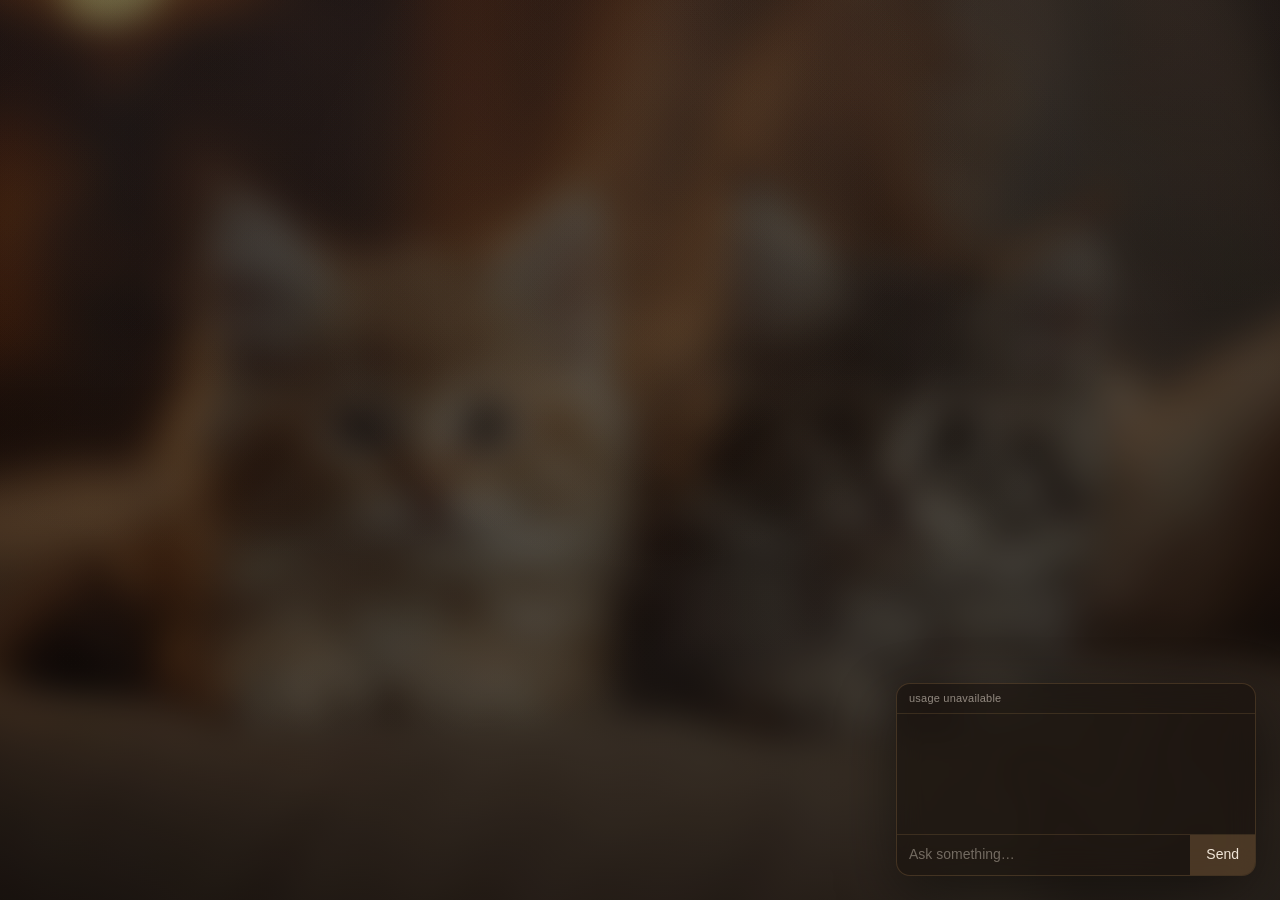
==== public/index.html @ 2e61d85d "Add self-tracked daily usage counter for the chat Co-Authored-By: Claude Sonnet 5 <noreply@anthropic" ====
<!DOCTYPE html>
<html lang="en">
<head>
<meta charset="UTF-8" />
<meta name="viewport" content="width=device-width, initial-scale=1.0" />
<title>Gosolku</title>
<style>
  *{ box-sizing:border-box; }
  html{ background:#0e0b08; }
  html,body{ margin:0; padding:0; height:100%; overflow:hidden; }
  body{ background:transparent; }

  /* wallpaper + veils */
  .bg-blur{ position:fixed; inset:-30px; z-index:-3; background:url("[data-uri]") center/cover no-repeat; filter:blur(16px) brightness(.9); transform:scale(1.06); }
  #veil{ position:fixed; inset:0; z-index:-2; pointer-events:none;
    background:
      radial-gradient(1100px 700px at 30% 30%, rgba(20,15,11,.20), transparent 70%),
      radial-gradient(1000px 620px at 85% -6%, rgba(230,173,107,.06), transparent 62%),
      linear-gradient(180deg, rgba(14,11,8,.52), rgba(10,8,6,.58)); }
  #spotlight{ position:fixed; inset:0; z-index:-1; pointer-events:none;
    background:radial-gradient(560px 560px at var(--mx,50%) var(--my,26%), rgba(230,173,107,.06), transparent 62%);
    transition:background .25s linear; }
  #tod{ position:fixed; inset:0; z-index:-2; pointer-events:none; transition:background 1.2s cubic-bezier(.22,.61,.36,1); }

  @keyframes lampBreathe{ 0%,100%{ opacity:.82; } 50%{ opacity:1; } }
  #spotlight{ animation:lampBreathe 9s ease-in-out infinite; }
  @media (prefers-reduced-motion: reduce){ #spotlight{ animation:none !important; } }

  /* chat */
  #chat{
    position:fixed; right:24px; bottom:24px; width:min(360px, calc(100vw - 48px));
    max-height:60vh; display:flex; flex-direction:column;
    background:rgba(20,15,11,.55); backdrop-filter:blur(14px) saturate(120%);
    -webkit-backdrop-filter:blur(14px) saturate(120%);
    border:1px solid rgba(230,173,107,.18); border-radius:14px;
    box-shadow:0 20px 60px rgba(0,0,0,.45); overflow:hidden;
    font:14px/1.4 -apple-system, BlinkMacSystemFont, "Segoe UI", sans-serif;
    color:#f1e6d8; z-index:10;
  }
  #chat-log{ flex:1 1 auto; overflow-y:auto; padding:14px; display:flex; flex-direction:column; gap:10px; min-height:120px; }
  .msg{ padding:8px 12px; border-radius:10px; max-width:85%; white-space:pre-wrap; word-break:break-word; }
  .msg.user{ align-self:flex-end; background:rgba(230,173,107,.16); }
  .msg.bot{ align-self:flex-start; background:rgba(255,255,255,.06); }
  #chat-usage{ padding:7px 12px; font-size:11px; letter-spacing:.02em; color:rgba(241,230,216,.55); border-bottom:1px solid rgba(230,173,107,.14); }
  #chat-form{ display:flex; border-top:1px solid rgba(230,173,107,.14); }
  #chat-input{ flex:1; background:transparent; border:0; padding:10px 12px; color:#f1e6d8; font:inherit; outline:none; }
  #chat-input::placeholder{ color:rgba(241,230,216,.4); }
  #chat-form button{ border:0; background:rgba(230,173,107,.22); color:#f1e6d8; padding:0 16px; cursor:pointer; font:inherit; }
  #chat-form button:hover{ background:rgba(230,173,107,.32); }
</style>
</head>
<body>

<div class="bg-blur"></div>
<div id="veil"></div>
<div id="spotlight"></div>
<div id="tod"></div>

<div id="chat">
  <div id="chat-usage">loading usage…</div>
  <div id="chat-log"></div>
  <form id="chat-form">
    <input id="chat-input" type="text" placeholder="Ask something…" autocomplete="off" />
    <button type="submit">Send</button>
  </form>
</div>

<script>
  /* ambient: mouse-tracked spotlight */
  window.addEventListener("mousemove", e=>{
    document.documentElement.style.setProperty("--mx",(e.clientX/window.innerWidth*100)+"%");
    document.documentElement.style.setProperty("--my",(e.clientY/window.innerHeight*100)+"%");
  }, {passive:true});

  /* ambient: time-of-day tint */
  function tint(h){
    if(h>=21||h<5) return "radial-gradient(1200px 820px at 78% 6%, rgba(230,173,107,.05), transparent 62%), linear-gradient(180deg, rgba(24,14,6,.10), transparent 42%)";
    if(h<8)  return "radial-gradient(1200px 820px at 22% 8%, rgba(150,180,225,.045), transparent 62%), linear-gradient(180deg, rgba(120,150,205,.03), transparent 46%)";
    if(h<17) return "linear-gradient(180deg, rgba(255,255,255,.006), transparent 40%)";
    return "radial-gradient(1200px 840px at 80% 5%, rgba(232,150,80,.055), transparent 62%), linear-gradient(180deg, rgba(42,18,6,.10), transparent 46%)";
  }
  function paintTint(){ document.getElementById("tod").style.background = tint(new Date().getHours()); }
  paintTint();
  setInterval(paintTint, 5*60*1000);
</script>

<script>
  /* chat: talks to /api/chat, which is proxied to Gemini by worker.js */
  (function(){
    const log = document.getElementById("chat-log");
    const form = document.getElementById("chat-form");
    const input = document.getElementById("chat-input");
    const usageEl = document.getElementById("chat-usage");
    const history = [];

    function addMsg(role, text){
      const el = document.createElement("div");
      el.className = "msg " + (role === "user" ? "user" : "bot");
      el.textContent = text;
      log.appendChild(el);
      log.scrollTop = log.scrollHeight;
      return el;
    }

    function showUsage(usage){
      if (!usage) return;
      usageEl.textContent = `${usage.used} / ${usage.limit} today`;
      if (usage.used >= usage.limit) usageEl.textContent += " — out for today";
    }

    fetch("/api/usage")
      .then(r => r.json())
      .then(showUsage)
      .catch(() => { usageEl.textContent = "usage unavailable"; });

    form.addEventListener("submit", async (e) => {
      e.preventDefault();
      const text = input.value.trim();
      if (!text) return;
      input.value = "";
      addMsg("user", text);
      const turnHistory = history.slice();
      history.push({ role: "user", text });
      const pending = addMsg("bot", "…");

      try {
        const res = await fetch("/api/chat", {
          method: "POST",
          headers: { "content-type": "application/json" },
          body: JSON.stringify({ message: text, history: turnHistory }),
        });
        const data = await res.json();
        pending.textContent = data.reply || data.error || "Something went wrong.";
        history.push({ role: "assistant", text: pending.textContent });
        showUsage(data.usage);
      } catch (err) {
        pending.textContent = "Network error.";
      }
    });
  })();
</script>

</body>
</html>
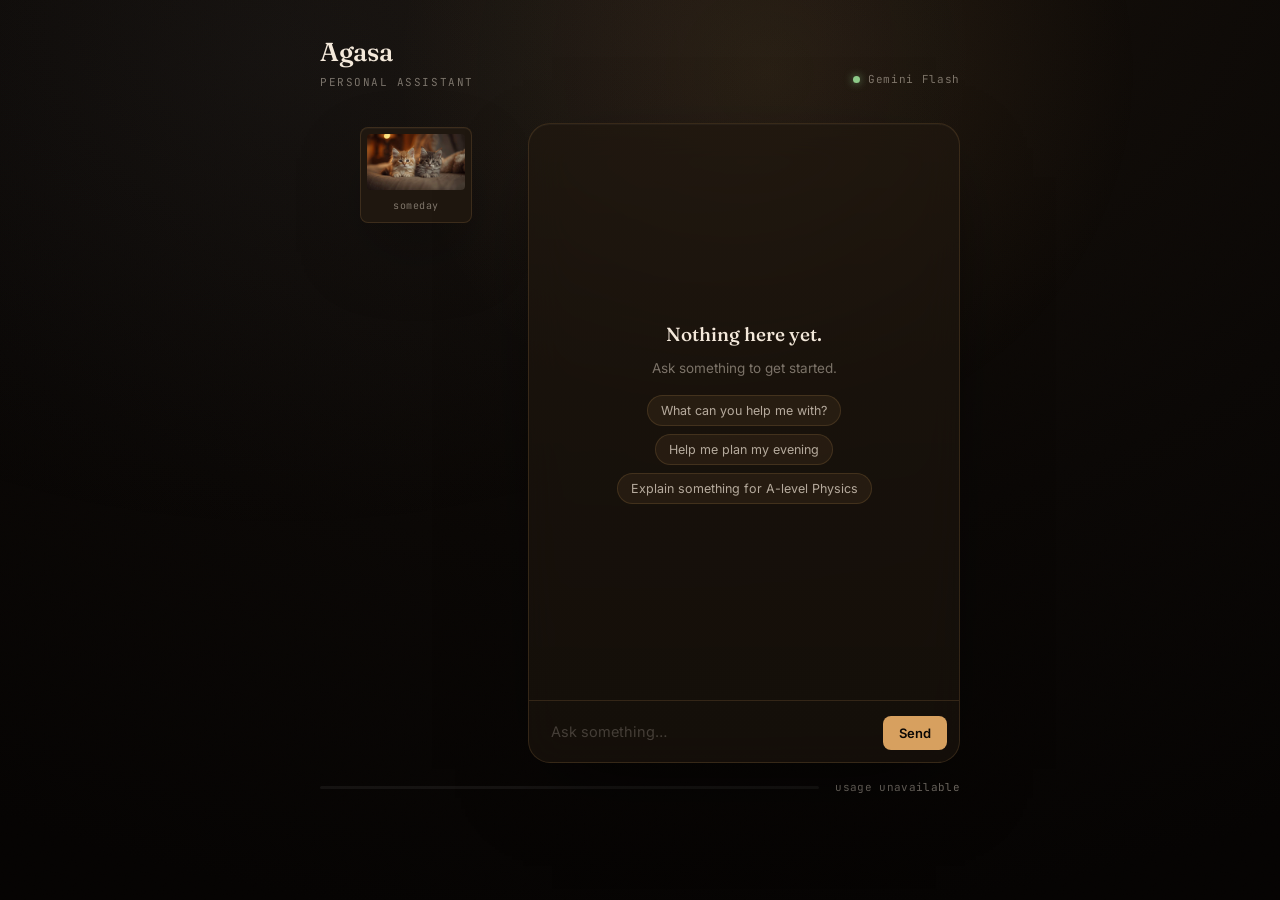
==== commit fb12cd90: "Redesign front end: desk-at-night visual language, real chat UX - Split the monolithic index.html in" ====
--- a/public/index.html
+++ b/public/index.html
@@ -3,142 +3,73 @@
 <head>
 <meta charset="UTF-8" />
 <meta name="viewport" content="width=device-width, initial-scale=1.0" />
-<title>Gosolku</title>
-<style>
-  *{ box-sizing:border-box; }
-  html{ background:#0e0b08; }
-  html,body{ margin:0; padding:0; height:100%; overflow:hidden; }
-  body{ background:transparent; }
-
-  /* wallpaper + veils */
-  .bg-blur{ position:fixed; inset:-30px; z-index:-3; background:url("[data-uri]") center/cover no-repeat; filter:blur(16px) brightness(.9); transform:scale(1.06); }
-  #veil{ position:fixed; inset:0; z-index:-2; pointer-events:none;
-    background:
-      radial-gradient(1100px 700px at 30% 30%, rgba(20,15,11,.20), transparent 70%),
-      radial-gradient(1000px 620px at 85% -6%, rgba(230,173,107,.06), transparent 62%),
-      linear-gradient(180deg, rgba(14,11,8,.52), rgba(10,8,6,.58)); }
-  #spotlight{ position:fixed; inset:0; z-index:-1; pointer-events:none;
-    background:radial-gradient(560px 560px at var(--mx,50%) var(--my,26%), rgba(230,173,107,.06), transparent 62%);
-    transition:background .25s linear; }
-  #tod{ position:fixed; inset:0; z-index:-2; pointer-events:none; transition:background 1.2s cubic-bezier(.22,.61,.36,1); }
-
-  @keyframes lampBreathe{ 0%,100%{ opacity:.82; } 50%{ opacity:1; } }
-  #spotlight{ animation:lampBreathe 9s ease-in-out infinite; }
-  @media (prefers-reduced-motion: reduce){ #spotlight{ animation:none !important; } }
-
-  /* chat */
-  #chat{
-    position:fixed; right:24px; bottom:24px; width:min(360px, calc(100vw - 48px));
-    max-height:60vh; display:flex; flex-direction:column;
-    background:rgba(20,15,11,.55); backdrop-filter:blur(14px) saturate(120%);
-    -webkit-backdrop-filter:blur(14px) saturate(120%);
-    border:1px solid rgba(230,173,107,.18); border-radius:14px;
-    box-shadow:0 20px 60px rgba(0,0,0,.45); overflow:hidden;
-    font:14px/1.4 -apple-system, BlinkMacSystemFont, "Segoe UI", sans-serif;
-    color:#f1e6d8; z-index:10;
-  }
-  #chat-log{ flex:1 1 auto; overflow-y:auto; padding:14px; display:flex; flex-direction:column; gap:10px; min-height:120px; }
-  .msg{ padding:8px 12px; border-radius:10px; max-width:85%; white-space:pre-wrap; word-break:break-word; }
-  .msg.user{ align-self:flex-end; background:rgba(230,173,107,.16); }
-  .msg.bot{ align-self:flex-start; background:rgba(255,255,255,.06); }
-  #chat-usage{ padding:7px 12px; font-size:11px; letter-spacing:.02em; color:rgba(241,230,216,.55); border-bottom:1px solid rgba(230,173,107,.14); }
-  #chat-form{ display:flex; border-top:1px solid rgba(230,173,107,.14); }
-  #chat-input{ flex:1; background:transparent; border:0; padding:10px 12px; color:#f1e6d8; font:inherit; outline:none; }
-  #chat-input::placeholder{ color:rgba(241,230,216,.4); }
-  #chat-form button{ border:0; background:rgba(230,173,107,.22); color:#f1e6d8; padding:0 16px; cursor:pointer; font:inherit; }
-  #chat-form button:hover{ background:rgba(230,173,107,.32); }
-</style>
+<meta name="color-scheme" content="dark" />
+<meta name="theme-color" content="#0a0705" />
+<meta name="robots" content="noindex, nofollow" />
+<meta name="description" content="Agasa — a personal assistant." />
+<title>Agasa</title>
+<link rel="icon" href="data:image/svg+xml,%3Csvg xmlns='http://www.w3.org/2000/svg' viewBox='0 0 32 32'%3E%3Ccircle cx='16' cy='16' r='15' fill='%2317110b'/%3E%3Ccircle cx='16' cy='16' r='7' fill='%23d7a05f'/%3E%3C/svg%3E" />
+<link rel="preconnect" href="https://fonts.googleapis.com" />
+<link rel="preconnect" href="https://fonts.gstatic.com" crossorigin />
+<link href="https://fonts.googleapis.com/css2?family=Fraunces:opsz,wght@9..144,480;9..144,560&family=Inter:wght@400;500;600&family=JetBrains+Mono:wght@400;500&display=swap" rel="stylesheet" />
+<link rel="stylesheet" href="./styles.css" />
 </head>
 <body>
 
-<div class="bg-blur"></div>
-<div id="veil"></div>
-<div id="spotlight"></div>
+<div id="scene"></div>
+<div id="grain"></div>
 <div id="tod"></div>
+<div id="lamp"></div>
 
-<div id="chat">
-  <div id="chat-usage">loading usage…</div>
-  <div id="chat-log"></div>
-  <form id="chat-form">
-    <input id="chat-input" type="text" placeholder="Ask something…" autocomplete="off" />
-    <button type="submit">Send</button>
-  </form>
+<div id="app">
+
+  <header>
+    <div class="wordmark">
+      <h1>Agasa</h1>
+      <p>Personal assistant</p>
+    </div>
+    <div id="status">
+      <span class="dot"></span>
+      <span id="status-label">Gemini Flash</span>
+    </div>
+  </header>
+
+  <main>
+    <figure class="frame">
+      <img src="./assets/kittens.jpg" alt="Two kittens — the ones this is all eventually for." />
+      <figcaption>someday</figcaption>
+    </figure>
+
+    <div id="panel">
+      <div id="log" role="log" aria-live="polite" aria-label="Conversation">
+        <div id="empty">
+          <h2>Nothing here yet.</h2>
+          <p>Ask something to get started.</p>
+          <div class="chips">
+            <button type="button" class="chip" data-prompt="What can you help me with?">What can you help me with?</button>
+            <button type="button" class="chip" data-prompt="Help me plan my evening.">Help me plan my evening</button>
+            <button type="button" class="chip" data-prompt="Explain something for A-level Physics.">Explain something for A-level Physics</button>
+          </div>
+        </div>
+      </div>
+
+      <button type="button" id="jump">↓ new messages</button>
+
+      <form id="composer">
+        <label for="input" class="sr-only">Message</label>
+        <textarea id="input" rows="1" placeholder="Ask something…" autocomplete="off"></textarea>
+        <button type="submit" id="send">Send</button>
+      </form>
+    </div>
+  </main>
+
+  <footer>
+    <div id="usage-bar"><div id="usage-fill"></div></div>
+    <span id="usage-text">loading usage…</span>
+  </footer>
+
 </div>
 
-<script>
-  /* ambient: mouse-tracked spotlight */
-  window.addEventListener("mousemove", e=>{
-    document.documentElement.style.setProperty("--mx",(e.clientX/window.innerWidth*100)+"%");
-    document.documentElement.style.setProperty("--my",(e.clientY/window.innerHeight*100)+"%");
-  }, {passive:true});
-
-  /* ambient: time-of-day tint */
-  function tint(h){
-    if(h>=21||h<5) return "radial-gradient(1200px 820px at 78% 6%, rgba(230,173,107,.05), transparent 62%), linear-gradient(180deg, rgba(24,14,6,.10), transparent 42%)";
-    if(h<8)  return "radial-gradient(1200px 820px at 22% 8%, rgba(150,180,225,.045), transparent 62%), linear-gradient(180deg, rgba(120,150,205,.03), transparent 46%)";
-    if(h<17) return "linear-gradient(180deg, rgba(255,255,255,.006), transparent 40%)";
-    return "radial-gradient(1200px 840px at 80% 5%, rgba(232,150,80,.055), transparent 62%), linear-gradient(180deg, rgba(42,18,6,.10), transparent 46%)";
-  }
-  function paintTint(){ document.getElementById("tod").style.background = tint(new Date().getHours()); }
-  paintTint();
-  setInterval(paintTint, 5*60*1000);
-</script>
-
-<script>
-  /* chat: talks to /api/chat, which is proxied to Gemini by worker.js */
-  (function(){
-    const log = document.getElementById("chat-log");
-    const form = document.getElementById("chat-form");
-    const input = document.getElementById("chat-input");
-    const usageEl = document.getElementById("chat-usage");
-    const history = [];
-
-    function addMsg(role, text){
-      const el = document.createElement("div");
-      el.className = "msg " + (role === "user" ? "user" : "bot");
-      el.textContent = text;
-      log.appendChild(el);
-      log.scrollTop = log.scrollHeight;
-      return el;
-    }
-
-    function showUsage(usage){
-      if (!usage) return;
-      usageEl.textContent = `${usage.used} / ${usage.limit} today`;
-      if (usage.used >= usage.limit) usageEl.textContent += " — out for today";
-    }
-
-    fetch("/api/usage")
-      .then(r => r.json())
-      .then(showUsage)
-      .catch(() => { usageEl.textContent = "usage unavailable"; });
-
-    form.addEventListener("submit", async (e) => {
-      e.preventDefault();
-      const text = input.value.trim();
-      if (!text) return;
-      input.value = "";
-      addMsg("user", text);
-      const turnHistory = history.slice();
-      history.push({ role: "user", text });
-      const pending = addMsg("bot", "…");
-
-      try {
-        const res = await fetch("/api/chat", {
-          method: "POST",
-          headers: { "content-type": "application/json" },
-          body: JSON.stringify({ message: text, history: turnHistory }),
-        });
-        const data = await res.json();
-        pending.textContent = data.reply || data.error || "Something went wrong.";
-        history.push({ role: "assistant", text: pending.textContent });
-        showUsage(data.usage);
-      } catch (err) {
-        pending.textContent = "Network error.";
-      }
-    });
-  })();
-</script>
-
+<script src="./app.js"></script>
 </body>
 </html>
--- a/public/styles.css
+++ b/public/styles.css
@@ -0,0 +1,291 @@
+/* ============================================================
+   Agasa — design tokens
+   Warm, low-lit "desk at night" register: a brass lamp, a
+   walnut work surface, one framed photo. Nothing borrowed from
+   the generic SaaS palette.
+   ============================================================ */
+:root{
+  --bg-void:      #0a0705;
+  --bg-walnut:    #17110b;
+  --bg-walnut-2:  #1f170f;
+  --brass:        #d7a05f;
+  --brass-bright: #f0c184;
+  --parchment:    #f3e8da;
+  --parchment-70: rgba(243,232,218,.70);
+  --parchment-45: rgba(243,232,218,.45);
+  --parchment-25: rgba(243,232,218,.22);
+  --rust:         #c1694a;   /* error tone — stays in the warm family */
+  --line:         rgba(215,160,95,.16);
+  --line-bright:  rgba(215,160,95,.30);
+
+  --font-display: "Fraunces", "Iowan Old Style", "Georgia", serif;
+  --font-body:    "Inter", -apple-system, "Segoe UI", sans-serif;
+  --font-mono:    "JetBrains Mono", ui-monospace, "SFMono-Regular", Consolas, monospace;
+
+  --s-1: 4px;  --s-2: 8px;  --s-3: 12px; --s-4: 16px;
+  --s-5: 24px; --s-6: 32px; --s-7: 48px; --s-8: 64px;
+
+  --r-sm: 8px; --r-md: 14px; --r-lg: 22px; --r-full: 999px;
+
+  --shadow-panel: 0 30px 80px -24px rgba(0,0,0,.6), 0 1px 0 rgba(255,255,255,.03) inset;
+  --ease: cubic-bezier(.22,.61,.36,1);
+}
+
+*{ box-sizing:border-box; }
+html{ background:var(--bg-void); color-scheme:dark; }
+html,body{ margin:0; padding:0; min-height:100%; }
+body{
+  background:transparent;
+  color:var(--parchment);
+  font:15px/1.55 var(--font-body);
+  -webkit-font-smoothing:antialiased;
+  min-height:100dvh;
+  overflow-x:hidden;
+}
+::selection{ background:rgba(215,160,95,.32); color:var(--parchment); }
+
+.sr-only{
+  position:absolute; width:1px; height:1px; padding:0; margin:-1px;
+  overflow:hidden; clip:rect(0,0,0,0); white-space:nowrap; border:0;
+}
+
+a{ color:var(--brass-bright); }
+
+/* focus ring — always visible, never suppressed */
+:focus-visible{
+  outline:2px solid var(--brass-bright);
+  outline-offset:2px;
+  border-radius:4px;
+}
+
+/* ---------------------------------------------------------
+   Ambient scene: void → walnut vignette, a lamp that follows
+   the cursor, and a slow seasonal tint by time of day.
+   --------------------------------------------------------- */
+#scene{ position:fixed; inset:0; z-index:-3; pointer-events:none;
+  background:radial-gradient(1400px 1000px at 50% -8%, var(--bg-walnut) 0%, var(--bg-void) 62%, #050302 100%);
+}
+#grain{ position:fixed; inset:0; z-index:-2; pointer-events:none; opacity:.05; mix-blend-mode:overlay;
+  background-image:url("data:image/svg+xml,%3Csvg xmlns='http://www.w3.org/2000/svg' width='90' height='90'%3E%3Cfilter id='n'%3E%3CfeTurbulence type='fractalNoise' baseFrequency='0.9' numOctaves='2' stitchTiles='stitch'/%3E%3C/filter%3E%3Crect width='100%25' height='100%25' filter='url(%23n)'/%3E%3C/svg%3E");
+}
+#lamp{ position:fixed; inset:0; z-index:-1; pointer-events:none;
+  background:radial-gradient(620px 620px at var(--mx,60%) var(--my,8%), rgba(215,160,95,.10), transparent 60%);
+  transition:background .3s linear;
+  animation:lampBreathe 9s ease-in-out infinite;
+}
+@keyframes lampBreathe{ 0%,100%{ opacity:.85; } 50%{ opacity:1; } }
+#tod{ position:fixed; inset:0; z-index:-2; pointer-events:none; transition:background 2s var(--ease); }
+
+@media (prefers-reduced-motion: reduce){
+  #lamp{ animation:none !important; }
+  #tod{ transition:none !important; }
+}
+
+/* ---------------------------------------------------------
+   Layout shell
+   --------------------------------------------------------- */
+#app{
+  min-height:100dvh;
+  display:flex; flex-direction:column; align-items:center;
+  padding:var(--s-6) var(--s-4) var(--s-5);
+}
+
+header{
+  width:100%; max-width:640px;
+  display:flex; flex-wrap:wrap; align-items:flex-end; justify-content:space-between;
+  gap:var(--s-2) var(--s-4);
+  margin-bottom:var(--s-6);
+}
+.wordmark h1{
+  margin:0; font-family:var(--font-display); font-weight:560; font-size:26px;
+  letter-spacing:-.01em; color:var(--parchment);
+}
+.wordmark p{
+  margin:2px 0 0; font-family:var(--font-mono); font-size:11px; letter-spacing:.14em;
+  text-transform:uppercase; color:var(--parchment-45);
+}
+
+#status{
+  display:flex; align-items:center; gap:var(--s-2);
+  font-family:var(--font-mono); font-size:11px; letter-spacing:.06em; color:var(--parchment-45);
+  padding-bottom:3px;
+}
+#status .dot{
+  width:7px; height:7px; border-radius:50%; background:#8ecb8a;
+  box-shadow:0 0 8px rgba(142,203,138,.7);
+}
+#status .dot.off{ background:var(--rust); box-shadow:0 0 8px rgba(193,105,74,.6); }
+
+main{
+  width:100%; max-width:640px;
+  display:flex; align-items:flex-start; gap:var(--s-4);
+}
+
+/* ---------------------------------------------------------
+   The desk photo — a small framed print, not a wallpaper.
+   --------------------------------------------------------- */
+.frame{
+  flex:none; display:none;
+  width:112px; padding:6px; margin-top:var(--s-1);
+  background:var(--bg-walnut-2); border:1px solid var(--line);
+  border-radius:var(--r-sm); box-shadow:var(--shadow-panel);
+}
+.frame img{ width:100%; border-radius:4px; display:block; }
+.frame figcaption{
+  margin:8px 2px 2px; font-family:var(--font-mono); font-size:10px; letter-spacing:.05em;
+  color:var(--parchment-45); text-align:center;
+}
+@media (min-width:760px){ .frame{ display:block; } }
+
+/* ---------------------------------------------------------
+   Chat panel
+   --------------------------------------------------------- */
+#panel{
+  flex:1 1 auto; min-width:0;
+  display:flex; flex-direction:column;
+  height:min(640px, 72dvh);
+  background:linear-gradient(180deg, rgba(31,23,15,.72), rgba(23,17,11,.82));
+  backdrop-filter:blur(18px) saturate(130%);
+  -webkit-backdrop-filter:blur(18px) saturate(130%);
+  border:1px solid var(--line);
+  border-radius:var(--r-lg);
+  box-shadow:var(--shadow-panel);
+  overflow:hidden;
+}
+
+#log{
+  flex:1 1 auto; overflow-y:auto; overscroll-behavior:contain;
+  padding:var(--s-5) var(--s-4);
+  display:flex; flex-direction:column; gap:var(--s-3);
+  scrollbar-width:thin; scrollbar-color:var(--line-bright) transparent;
+}
+#log::-webkit-scrollbar{ width:8px; }
+#log::-webkit-scrollbar-thumb{ background:var(--line-bright); border-radius:var(--r-full); }
+
+/* empty state */
+#empty{
+  margin:auto; text-align:center; max-width:340px;
+  padding:var(--s-5) 0;
+}
+#empty h2{
+  font-family:var(--font-display); font-weight:520; font-size:19px;
+  margin:0 0 var(--s-2); color:var(--parchment);
+}
+#empty p{ margin:0 0 var(--s-4); color:var(--parchment-45); font-size:13.5px; }
+.chips{ display:flex; flex-wrap:wrap; gap:var(--s-2); justify-content:center; }
+.chip{
+  font:12.5px var(--font-body); color:var(--parchment-70);
+  background:rgba(215,160,95,.08); border:1px solid var(--line);
+  border-radius:var(--r-full); padding:7px 13px; cursor:pointer;
+  transition:background .15s var(--ease), border-color .15s var(--ease), transform .1s var(--ease);
+}
+.chip:hover{ background:rgba(215,160,95,.15); border-color:var(--line-bright); }
+.chip:active{ transform:scale(.97); }
+
+/* messages */
+.msg{ display:flex; flex-direction:column; max-width:86%; animation:rise .25s var(--ease); }
+@keyframes rise{ from{ opacity:0; transform:translateY(4px); } to{ opacity:1; transform:none; } }
+.msg.user{ align-self:flex-end; align-items:flex-end; }
+.msg.bot{ align-self:flex-start; align-items:flex-start; }
+
+.bubble{
+  padding:9px 13px; border-radius:var(--r-md); font-size:14.5px; line-height:1.5;
+  word-break:break-word; white-space:pre-wrap;
+}
+.msg.user .bubble{
+  background:rgba(215,160,95,.20); border:1px solid rgba(215,160,95,.22);
+  border-bottom-right-radius:4px; color:var(--parchment);
+}
+.msg.bot .bubble{
+  background:rgba(255,255,255,.045); border:1px solid rgba(255,255,255,.05);
+  border-bottom-left-radius:4px;
+}
+.msg.bot.error .bubble{
+  background:rgba(193,105,74,.12); border-color:rgba(193,105,74,.28); color:#f0d2c4;
+}
+.bubble code{
+  font-family:var(--font-mono); font-size:.88em; background:rgba(0,0,0,.28);
+  padding:.1em .35em; border-radius:4px;
+}
+.bubble pre{
+  font-family:var(--font-mono); font-size:.84em; background:rgba(0,0,0,.32);
+  padding:var(--s-3); border-radius:var(--r-sm); overflow-x:auto; margin:.4em 0;
+}
+.bubble pre code{ background:none; padding:0; }
+.timestamp{
+  font-family:var(--font-mono); font-size:10px; letter-spacing:.04em; color:var(--parchment-25);
+  margin:3px 4px 0;
+}
+
+/* typing indicator */
+.typing{ display:inline-flex; gap:4px; padding:4px 2px; }
+.typing span{
+  width:5px; height:5px; border-radius:50%; background:var(--parchment-45);
+  animation:bounce 1.1s infinite ease-in-out;
+}
+.typing span:nth-child(2){ animation-delay:.15s; }
+.typing span:nth-child(3){ animation-delay:.3s; }
+@keyframes bounce{ 0%,60%,100%{ transform:translateY(0); opacity:.5; } 30%{ transform:translateY(-4px); opacity:1; } }
+@media (prefers-reduced-motion: reduce){
+  .msg{ animation:none; }
+  .typing span{ animation:none; opacity:.7; }
+}
+
+/* jump-to-latest */
+#jump{
+  position:absolute; align-self:center; bottom:86px;
+  font-family:var(--font-mono); font-size:11px; letter-spacing:.04em;
+  color:var(--parchment); background:var(--bg-walnut-2); border:1px solid var(--line-bright);
+  border-radius:var(--r-full); padding:6px 14px; cursor:pointer;
+  box-shadow:0 10px 24px rgba(0,0,0,.4);
+  opacity:0; pointer-events:none; transform:translateY(6px);
+  transition:opacity .15s var(--ease), transform .15s var(--ease);
+}
+#jump.show{ opacity:1; pointer-events:auto; transform:none; }
+
+/* composer */
+#composer{
+  flex:none; border-top:1px solid var(--line);
+  padding:var(--s-3) var(--s-3);
+  display:flex; align-items:flex-end; gap:var(--s-2);
+}
+#input{
+  flex:1; resize:none; max-height:120px;
+  background:transparent; border:0; color:var(--parchment);
+  font:14.5px/1.5 var(--font-body); padding:8px 10px; outline:none;
+}
+#input::placeholder{ color:var(--parchment-25); }
+#send{
+  flex:none; border:0; cursor:pointer; font:600 13px var(--font-body);
+  color:var(--bg-void); background:var(--brass);
+  border-radius:var(--r-sm); padding:9px 16px;
+  transition:background .15s var(--ease), transform .1s var(--ease);
+}
+#send:hover:not(:disabled){ background:var(--brass-bright); }
+#send:active:not(:disabled){ transform:scale(.96); }
+#send:disabled{ opacity:.35; cursor:not-allowed; }
+
+/* footer: usage */
+footer{
+  width:100%; max-width:640px;
+  margin-top:var(--s-4);
+  display:flex; align-items:center; justify-content:space-between; gap:var(--s-4);
+  font-family:var(--font-mono); font-size:11px; color:var(--parchment-45);
+}
+#usage-bar{
+  flex:1; height:3px; background:rgba(255,255,255,.06); border-radius:var(--r-full); overflow:hidden;
+}
+#usage-fill{ height:100%; background:var(--brass); width:0%; transition:width .4s var(--ease); }
+#usage-text{ flex:none; letter-spacing:.03em; white-space:nowrap; }
+
+@media (max-width:480px){
+  header{ margin-bottom:var(--s-5); }
+  .wordmark h1{ font-size:22px; }
+  #panel{ height:min(600px, 76dvh); }
+}
+@media (max-width:360px){
+  #status-label{
+    position:absolute; width:1px; height:1px; padding:0; margin:-1px;
+    overflow:hidden; clip:rect(0,0,0,0); white-space:nowrap; border:0;
+  }
+}
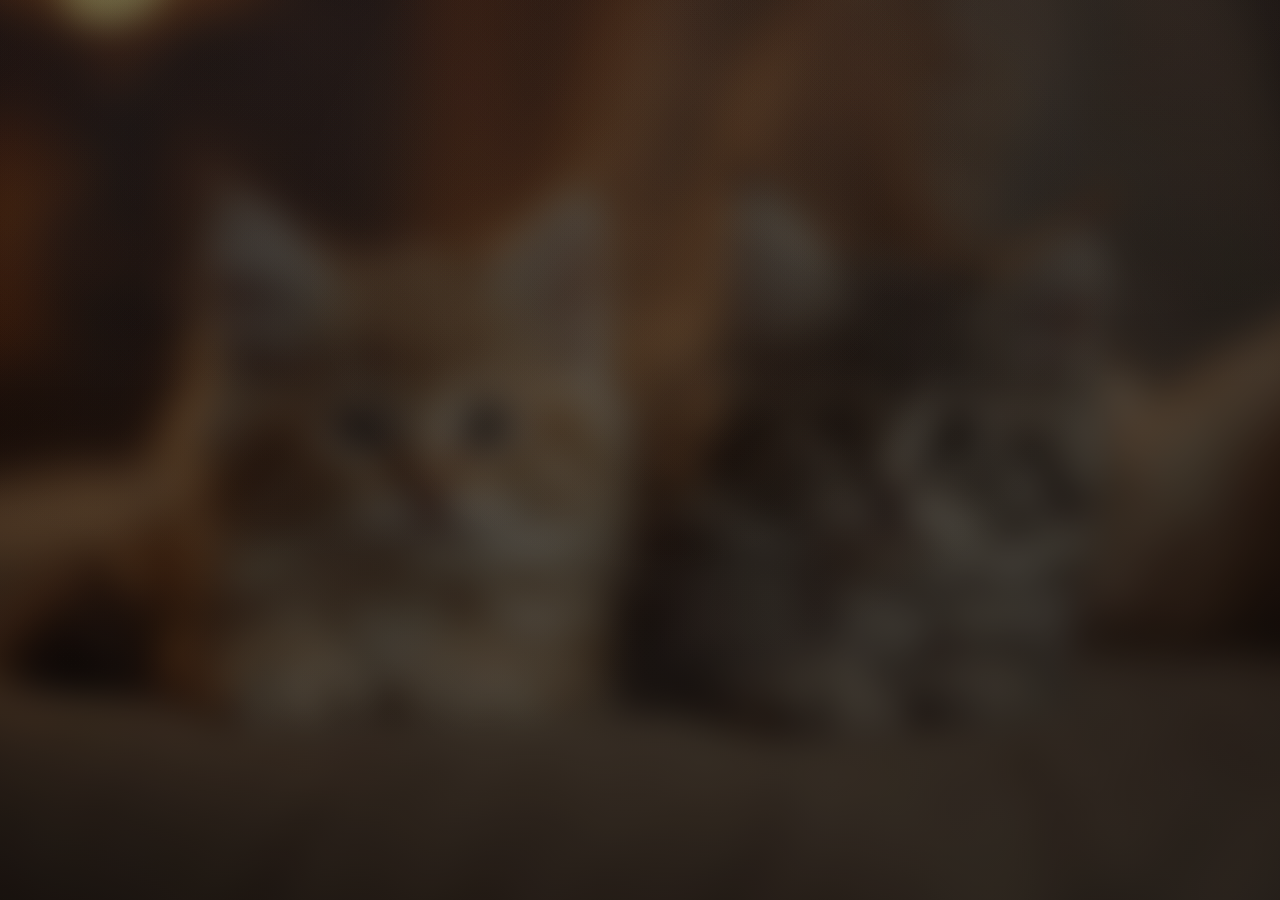
==== commit 76f5cc9b: "Revert to wallpaper-only shell Drop the chat feature (front end and the /api/chat, /api/usage worker" ====
--- a/public/index.html
+++ b/public/index.html
@@ -3,73 +3,55 @@
 <head>
 <meta charset="UTF-8" />
 <meta name="viewport" content="width=device-width, initial-scale=1.0" />
-<meta name="color-scheme" content="dark" />
-<meta name="theme-color" content="#0a0705" />
-<meta name="robots" content="noindex, nofollow" />
-<meta name="description" content="Agasa — a personal assistant." />
-<title>Agasa</title>
-<link rel="icon" href="data:image/svg+xml,%3Csvg xmlns='http://www.w3.org/2000/svg' viewBox='0 0 32 32'%3E%3Ccircle cx='16' cy='16' r='15' fill='%2317110b'/%3E%3Ccircle cx='16' cy='16' r='7' fill='%23d7a05f'/%3E%3C/svg%3E" />
-<link rel="preconnect" href="https://fonts.googleapis.com" />
-<link rel="preconnect" href="https://fonts.gstatic.com" crossorigin />
-<link href="https://fonts.googleapis.com/css2?family=Fraunces:opsz,wght@9..144,480;9..144,560&family=Inter:wght@400;500;600&family=JetBrains+Mono:wght@400;500&display=swap" rel="stylesheet" />
-<link rel="stylesheet" href="./styles.css" />
+<title>Gosolku</title>
+<style>
+  *{ box-sizing:border-box; }
+  html{ background:#0e0b08; }
+  html,body{ margin:0; padding:0; height:100%; overflow:hidden; }
+  body{ background:transparent; }
+
+  /* wallpaper + veils */
+  .bg-blur{ position:fixed; inset:-30px; z-index:-3; background:url("[data-uri]") center/cover no-repeat; filter:blur(16px) brightness(.9); transform:scale(1.06); }
+  #veil{ position:fixed; inset:0; z-index:-2; pointer-events:none;
+    background:
+      radial-gradient(1100px 700px at 30% 30%, rgba(20,15,11,.20), transparent 70%),
+      radial-gradient(1000px 620px at 85% -6%, rgba(230,173,107,.06), transparent 62%),
+      linear-gradient(180deg, rgba(14,11,8,.52), rgba(10,8,6,.58)); }
+  #spotlight{ position:fixed; inset:0; z-index:-1; pointer-events:none;
+    background:radial-gradient(560px 560px at var(--mx,50%) var(--my,26%), rgba(230,173,107,.06), transparent 62%);
+    transition:background .25s linear; }
+  #tod{ position:fixed; inset:0; z-index:-2; pointer-events:none; transition:background 1.2s cubic-bezier(.22,.61,.36,1); }
+
+  @keyframes lampBreathe{ 0%,100%{ opacity:.82; } 50%{ opacity:1; } }
+  #spotlight{ animation:lampBreathe 9s ease-in-out infinite; }
+  @media (prefers-reduced-motion: reduce){ #spotlight{ animation:none !important; } }
+</style>
 </head>
 <body>
 
-<div id="scene"></div>
-<div id="grain"></div>
+<div class="bg-blur"></div>
+<div id="veil"></div>
+<div id="spotlight"></div>
 <div id="tod"></div>
-<div id="lamp"></div>
 
-<div id="app">
+<script>
+  /* ambient: mouse-tracked spotlight */
+  window.addEventListener("mousemove", e=>{
+    document.documentElement.style.setProperty("--mx",(e.clientX/window.innerWidth*100)+"%");
+    document.documentElement.style.setProperty("--my",(e.clientY/window.innerHeight*100)+"%");
+  }, {passive:true});
 
-  <header>
-    <div class="wordmark">
-      <h1>Agasa</h1>
-      <p>Personal assistant</p>
-    </div>
-    <div id="status">
-      <span class="dot"></span>
-      <span id="status-label">Gemini Flash</span>
-    </div>
-  </header>
+  /* ambient: time-of-day tint */
+  function tint(h){
+    if(h>=21||h<5) return "radial-gradient(1200px 820px at 78% 6%, rgba(230,173,107,.05), transparent 62%), linear-gradient(180deg, rgba(24,14,6,.10), transparent 42%)";
+    if(h<8)  return "radial-gradient(1200px 820px at 22% 8%, rgba(150,180,225,.045), transparent 62%), linear-gradient(180deg, rgba(120,150,205,.03), transparent 46%)";
+    if(h<17) return "linear-gradient(180deg, rgba(255,255,255,.006), transparent 40%)";
+    return "radial-gradient(1200px 840px at 80% 5%, rgba(232,150,80,.055), transparent 62%), linear-gradient(180deg, rgba(42,18,6,.10), transparent 46%)";
+  }
+  function paintTint(){ document.getElementById("tod").style.background = tint(new Date().getHours()); }
+  paintTint();
+  setInterval(paintTint, 5*60*1000);
+</script>
 
-  <main>
-    <figure class="frame">
-      <img src="./assets/kittens.jpg" alt="Two kittens — the ones this is all eventually for." />
-      <figcaption>someday</figcaption>
-    </figure>
-
-    <div id="panel">
-      <div id="log" role="log" aria-live="polite" aria-label="Conversation">
-        <div id="empty">
-          <h2>Nothing here yet.</h2>
-          <p>Ask something to get started.</p>
-          <div class="chips">
-            <button type="button" class="chip" data-prompt="What can you help me with?">What can you help me with?</button>
-            <button type="button" class="chip" data-prompt="Help me plan my evening.">Help me plan my evening</button>
-            <button type="button" class="chip" data-prompt="Explain something for A-level Physics.">Explain something for A-level Physics</button>
-          </div>
-        </div>
-      </div>
-
-      <button type="button" id="jump">↓ new messages</button>
-
-      <form id="composer">
-        <label for="input" class="sr-only">Message</label>
-        <textarea id="input" rows="1" placeholder="Ask something…" autocomplete="off"></textarea>
-        <button type="submit" id="send">Send</button>
-      </form>
-    </div>
-  </main>
-
-  <footer>
-    <div id="usage-bar"><div id="usage-fill"></div></div>
-    <span id="usage-text">loading usage…</span>
-  </footer>
-
-</div>
-
-<script src="./app.js"></script>
 </body>
 </html>
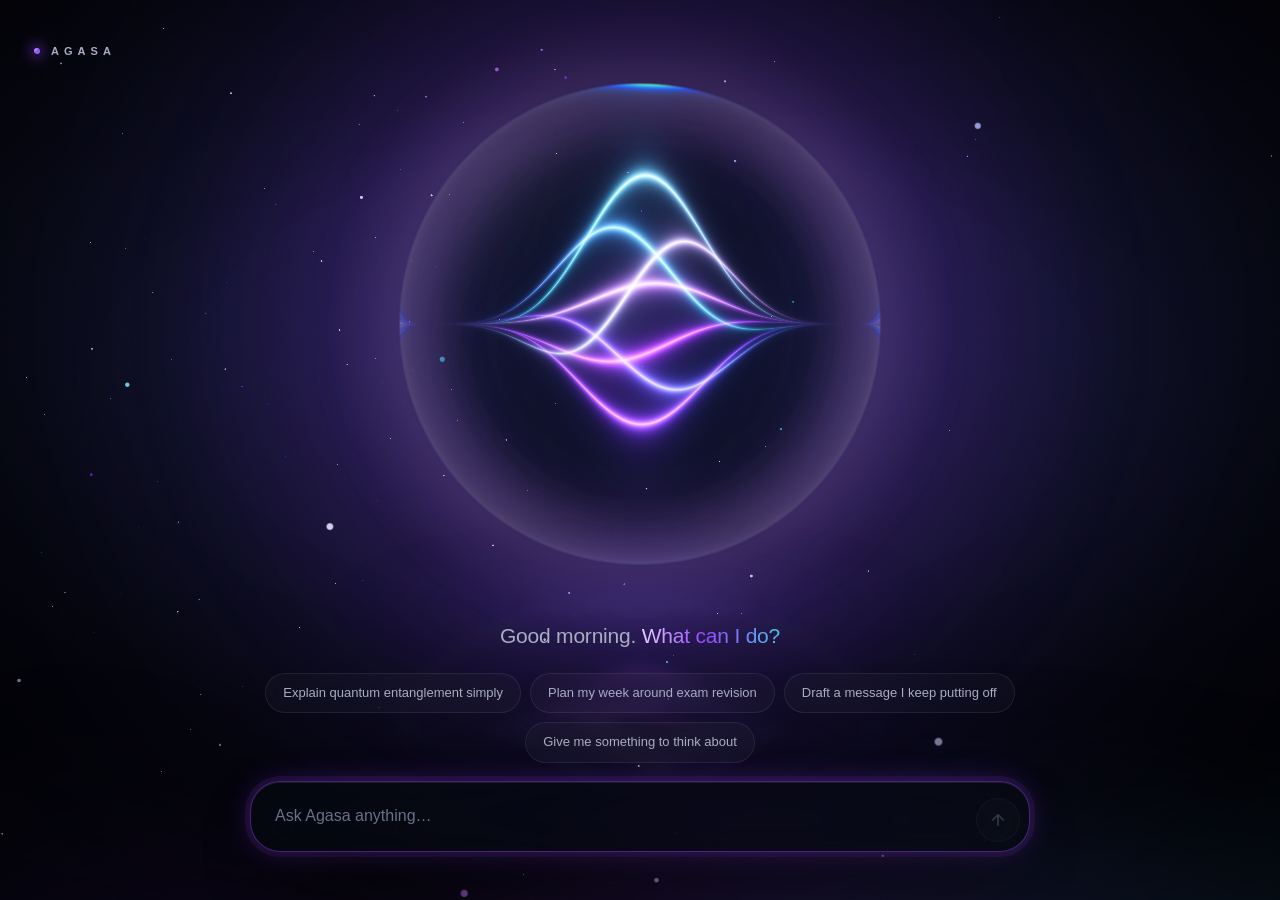
==== commit 04fa104e: "Snapshot: streaming Gemini chat before console redesign Captures the uncommitted working tree as it " ====
--- a/public/index.html
+++ b/public/index.html
@@ -1,57 +1,1259 @@
 <!DOCTYPE html>
-<html lang="en">
+<html lang="en-GB">
 <head>
 <meta charset="UTF-8" />
-<meta name="viewport" content="width=device-width, initial-scale=1.0" />
-<title>Gosolku</title>
+<meta name="viewport" content="width=device-width, initial-scale=1, viewport-fit=cover" />
+<meta name="theme-color" content="#04050a" />
+<title>Agasa</title>
+<link rel="icon" href="data:image/svg+xml,%3Csvg xmlns='http://www.w3.org/2000/svg' viewBox='0 0 32 32'%3E%3Cdefs%3E%3CradialGradient id='g' cx='38%25' cy='34%25'%3E%3Cstop offset='0' stop-color='%23d9c2ff'/%3E%3Cstop offset='.5' stop-color='%239c43fe'/%3E%3Cstop offset='1' stop-color='%234cc2e9'/%3E%3C/radialGradient%3E%3C/defs%3E%3Ccircle cx='16' cy='16' r='11' fill='url(%23g)'/%3E%3C/svg%3E" />
 <style>
+  :root{
+    --bg:      #04050a;
+    --ink:     #f0f1f7;
+    --ink-dim: #a8adc2;
+    --muted:   #6a7089;
+    --faint:   #464c63;
+
+    --violet:  #9c43fe;
+    --cyan:    #4cc2e9;
+    --indigo:  #6b4bff;
+
+    --line:    rgba(255,255,255,.08);
+    --line-hi: rgba(255,255,255,.18);
+    --glass:   rgba(255,255,255,.03);
+
+    --ball:   clamp(300px, 58vmin, 660px);
+    --ball-y: -14vh;
+    --bloom:  1;
+    --floor:  1;
+
+    --ease:  cubic-bezier(.19,1,.22,1);
+    --ease2: cubic-bezier(.4,0,.2,1);
+    --font:  "Segoe UI Variable Display","Segoe UI",ui-sans-serif,-apple-system,
+             BlinkMacSystemFont,Inter,Roboto,Helvetica,Arial,sans-serif;
+    --mono:  ui-monospace,"Cascadia Code","SF Mono",Menlo,Consolas,monospace;
+  }
+
   *{ box-sizing:border-box; }
-  html{ background:#0e0b08; }
-  html,body{ margin:0; padding:0; height:100%; overflow:hidden; }
-  body{ background:transparent; }
-
-  /* wallpaper + veils */
-  .bg-blur{ position:fixed; inset:-30px; z-index:-3; background:url("[data-uri]") center/cover no-repeat; filter:blur(16px) brightness(.9); transform:scale(1.06); }
-  #veil{ position:fixed; inset:0; z-index:-2; pointer-events:none;
+  html,body{ height:100%; margin:0; padding:0; }
+  html{ background:var(--bg); }
+  body{
+    background:var(--bg); color:var(--ink);
+    font-family:var(--font); font-size:16px; line-height:1.6;
+    overflow:hidden; -webkit-font-smoothing:antialiased;
+  }
+
+  .layer{ position:fixed; inset:0; pointer-events:none; }
+
+  /* ── 0 · the room ─────────────────────────────────────────────
+     Warmth pooled at the centre, weight in the corners, so the ball
+     looks like it is lighting this rather than pasted onto it. */
+  .wash{
+    z-index:0;
     background:
-      radial-gradient(1100px 700px at 30% 30%, rgba(20,15,11,.20), transparent 70%),
-      radial-gradient(1000px 620px at 85% -6%, rgba(230,173,107,.06), transparent 62%),
-      linear-gradient(180deg, rgba(14,11,8,.52), rgba(10,8,6,.58)); }
-  #spotlight{ position:fixed; inset:0; z-index:-1; pointer-events:none;
-    background:radial-gradient(560px 560px at var(--mx,50%) var(--my,26%), rgba(230,173,107,.06), transparent 62%);
-    transition:background .25s linear; }
-  #tod{ position:fixed; inset:0; z-index:-2; pointer-events:none; transition:background 1.2s cubic-bezier(.22,.61,.36,1); }
-
-  @keyframes lampBreathe{ 0%,100%{ opacity:.82; } 50%{ opacity:1; } }
-  #spotlight{ animation:lampBreathe 9s ease-in-out infinite; }
-  @media (prefers-reduced-motion: reduce){ #spotlight{ animation:none !important; } }
+      radial-gradient(100% 70% at 50% 36%, #101733 0%, #080b16 38%, #04050c 68%, var(--bg) 100%),
+      radial-gradient(46% 34% at 50% 38%, rgba(156,67,254,.16), transparent 74%),
+      radial-gradient(70% 34% at 50% 100%, rgba(76,194,233,.06), transparent 76%);
+  }
+
+  /* ── 1 · aurora horizon ─────────────────────────────────────── */
+  #aurora{
+    z-index:1; top:auto; height:38%; opacity:.26;
+    -webkit-mask-image:linear-gradient(to top, rgba(0,0,0,.9) 0%, rgba(0,0,0,.32) 34%, transparent 76%);
+            mask-image:linear-gradient(to top, rgba(0,0,0,.9) 0%, rgba(0,0,0,.32) 34%, transparent 76%);
+  }
+  #aurora canvas{ display:block; width:100%; height:100%; }
+
+  /* ── 2 · particle depth field ───────────────────────────────── */
+  #field{ z-index:2; }
+  #field canvas{ display:block; width:100%; height:100%; }
+
+  /* ── 3 · the glass ball, its bloom, and the floor it sits on ── */
+  .stage{
+    z-index:3; display:grid; place-items:center;
+    transform:translateY(var(--ball-y));
+    transition:transform 1.25s var(--ease);
+  }
+  .ball-wrap{
+    position:relative; width:var(--ball); height:var(--ball);
+    will-change:transform;
+    transition:width 1.25s var(--ease), height 1.25s var(--ease);
+  }
+
+  /* each bloom is a *ring*, not a disc — a filled core would fog the glass
+     and flatten the sphere. The clear middle is what gives it volume. */
+  .bloom{ position:absolute; border-radius:50%; opacity:var(--bloom);
+          transition:opacity 1s var(--ease); }
+  .bloom.b1{ inset:-10%; filter:blur(18px);
+    background:radial-gradient(circle, transparent 41%, rgba(190,140,255,.22) 50%, transparent 70%); }
+  .bloom.b2{ inset:-34%; filter:blur(52px);
+    background:radial-gradient(circle, transparent 30%, rgba(156,67,254,.20) 40%, transparent 72%); }
+  .bloom.b3{ inset:-74%; filter:blur(98px);
+    background:radial-gradient(circle, transparent 22%, rgba(107,75,255,.14) 37%, transparent 74%); }
+
+  #strands{ position:absolute; inset:0; display:block; width:100%; height:100%; }
+
+  /* the ball mirrored into an implied floor. Low-res on purpose — the blur
+     eats the pixels and it costs almost nothing per frame. */
+  #reflect{
+    position:absolute; left:0; top:100%; width:100%; height:56%;
+    display:block;
+    opacity:calc(.32 * var(--floor));
+    filter:blur(7px) saturate(120%);
+    -webkit-mask-image:linear-gradient(to bottom, rgba(0,0,0,.85), transparent 78%);
+            mask-image:linear-gradient(to bottom, rgba(0,0,0,.85), transparent 78%);
+    transition:opacity 1s var(--ease);
+  }
+  /* the dark pool it stands in, which is what actually sells "floor" */
+  .contact{
+    position:absolute; left:50%; top:100%;
+    width:120%; height:26%;
+    transform:translate(-50%,-32%);
+    background:radial-gradient(ellipse at center, rgba(120,90,255,.24), rgba(60,40,140,.08) 46%, transparent 72%);
+    filter:blur(26px);
+    opacity:calc(.85 * var(--floor));
+    transition:opacity 1s var(--ease);
+  }
+
+  /* ── 4 · film ───────────────────────────────────────────────── */
+  .grain{
+    z-index:4; opacity:.04; mix-blend-mode:overlay;
+    background-image:url("data:image/svg+xml,%3Csvg xmlns='http://www.w3.org/2000/svg' width='200' height='200'%3E%3Cfilter id='n'%3E%3CfeTurbulence type='fractalNoise' baseFrequency='.85' numOctaves='4' stitchTiles='stitch'/%3E%3C/filter%3E%3Crect width='100%25' height='100%25' filter='url(%23n)'/%3E%3C/svg%3E");
+  }
+  .vignette{
+    z-index:4;
+    background:radial-gradient(118% 88% at 50% 42%, transparent 30%, rgba(0,0,0,.82) 100%);
+  }
+
+  /* ── 5 · interface ──────────────────────────────────────────── */
+  .ui{
+    position:fixed; inset:0; z-index:5;
+    display:grid; grid-template-rows:auto minmax(0,1fr) auto;
+    padding:clamp(20px,3vw,34px);
+    padding-bottom:max(clamp(20px,3vw,34px), env(safe-area-inset-bottom));
+    pointer-events:none;
+  }
+  .ui > *{ pointer-events:auto; }
+
+  header{ display:flex; align-items:center; justify-content:space-between; gap:16px; }
+  .mark{
+    display:flex; align-items:center; gap:11px;
+    font-size:11px; font-weight:600; letter-spacing:.46em; text-transform:uppercase;
+    color:var(--ink-dim); user-select:none;
+  }
+  .mark .dot{
+    width:6px; height:6px; border-radius:50%;
+    background:linear-gradient(140deg, #d9c2ff, var(--violet) 55%, var(--cyan));
+    box-shadow:0 0 14px 3px rgba(156,67,254,.6);
+    animation:breathe 5s var(--ease2) infinite;
+  }
+  @keyframes breathe{ 0%,100%{opacity:.5; transform:scale(.8);} 50%{opacity:1; transform:scale(1.2);} }
+
+  .ghost{
+    appearance:none; border:1px solid var(--line); background:var(--glass);
+    color:var(--muted); font:inherit; font-size:10.5px;
+    letter-spacing:.2em; text-transform:uppercase;
+    padding:8px 16px; border-radius:999px; cursor:pointer;
+    backdrop-filter:blur(16px); -webkit-backdrop-filter:blur(16px);
+    transition:color .35s var(--ease2), border-color .35s var(--ease2),
+               background .35s var(--ease2), opacity .6s var(--ease);
+    opacity:0; pointer-events:none;
+  }
+  .ghost:hover{ color:var(--ink); border-color:var(--line-hi); background:rgba(255,255,255,.07); }
+  body.has-convo .ghost{ opacity:1; pointer-events:auto; }
+
+  .thread{
+    overflow-y:auto; overflow-x:hidden;
+    display:flex; flex-direction:column; gap:30px;
+    width:min(780px,100%); margin:0 auto;
+    padding:22vh 4px 30px;
+    scrollbar-width:none;
+    -webkit-mask-image:linear-gradient(to bottom, transparent 0, #000 17%, #000 100%);
+            mask-image:linear-gradient(to bottom, transparent 0, #000 17%, #000 100%);
+  }
+  .thread::-webkit-scrollbar{ display:none; }
+  /* eats the slack so a short exchange settles by the composer instead of
+     stranding itself under the ball; collapses once the thread overflows */
+  .thread::before{ content:''; margin-top:auto; }
+
+  .msg{ animation:rise .8s var(--ease) both; max-width:100%; }
+  @keyframes rise{ from{opacity:0; transform:translateY(16px);} to{opacity:1; transform:none;} }
+
+  .msg.user{ align-self:flex-end; max-width:min(76%,540px); }
+  .msg.user .body{
+    background:linear-gradient(170deg, rgba(156,67,254,.20), rgba(107,75,255,.10) 60%, rgba(255,255,255,.035));
+    border:1px solid rgba(156,67,254,.24);
+    border-radius:20px 20px 6px 20px;
+    padding:13px 19px; color:var(--ink);
+    backdrop-filter:blur(18px); -webkit-backdrop-filter:blur(18px);
+    box-shadow:0 10px 34px -14px rgba(90,40,190,.6);
+  }
+
+  .msg.bot .label{
+    display:flex; align-items:center; gap:9px;
+    font-size:10px; letter-spacing:.38em; text-transform:uppercase;
+    color:var(--faint); margin-bottom:11px;
+  }
+  .msg.bot .label::before{
+    content:''; width:5px; height:5px; border-radius:50%;
+    background:linear-gradient(140deg, var(--violet), var(--cyan));
+  }
+  .msg.bot .body{ color:var(--ink-dim); font-size:16.5px; }
+  .msg.bot .body strong{ color:var(--ink); font-weight:600; }
+  .msg.bot .body code{
+    font-family:var(--mono); font-size:.86em;
+    background:rgba(156,67,254,.14); border:1px solid rgba(156,67,254,.22);
+    padding:2px 7px; border-radius:6px; color:#dcc6ff;
+  }
+  .msg .body p{ margin:0 0 .9em; }
+  .msg .body p:last-child{ margin-bottom:0; }
+  .msg.err .body{ color:#ff9aa2; }
+
+  .caret{
+    display:inline-block; width:2px; height:1.05em; margin-left:2px;
+    vertical-align:-.16em; border-radius:1px;
+    background:linear-gradient(var(--violet), var(--cyan));
+    animation:blink 1.1s steps(2,start) infinite;
+  }
+  @keyframes blink{ 0%,100%{opacity:1;} 50%{opacity:0;} }
+
+  .dots{ display:inline-flex; gap:6px; padding:7px 0; }
+  .dots i{
+    width:6px; height:6px; border-radius:50%;
+    background:linear-gradient(140deg, var(--violet), var(--cyan));
+    opacity:.3; animation:blip 1.4s var(--ease2) infinite;
+  }
+  .dots i:nth-child(2){ animation-delay:.16s; }
+  .dots i:nth-child(3){ animation-delay:.32s; }
+  @keyframes blip{ 0%,60%,100%{opacity:.25; transform:translateY(0);} 30%{opacity:1; transform:translateY(-5px);} }
+
+  .dock{ width:min(780px,100%); margin:0 auto; }
+
+  .greet{
+    text-align:center; margin:0 0 20px;
+    font-size:clamp(17px,2.1vw,21px); font-weight:300; letter-spacing:-.01em;
+    color:var(--ink-dim);
+    transition:opacity .7s var(--ease), transform .7s var(--ease);
+  }
+  .greet b{
+    font-weight:500;
+    background:linear-gradient(100deg, #e3d4ff, var(--violet) 45%, var(--cyan));
+    -webkit-background-clip:text; background-clip:text; color:transparent;
+  }
+
+  .chips{
+    display:flex; flex-wrap:wrap; justify-content:center; gap:9px; margin:0 0 18px;
+    transition:opacity .7s var(--ease), transform .7s var(--ease);
+  }
+  .chips button{
+    appearance:none; font:inherit; font-size:13px; cursor:pointer;
+    color:var(--ink-dim);
+    border:1px solid var(--line); border-radius:999px;
+    background:rgba(255,255,255,.026); padding:9px 17px;
+    backdrop-filter:blur(18px); -webkit-backdrop-filter:blur(18px);
+    transition:color .3s var(--ease2), border-color .3s var(--ease2),
+               background .3s var(--ease2), transform .3s var(--ease2);
+  }
+  .chips button:hover{
+    color:var(--ink); border-color:rgba(156,67,254,.4);
+    background:rgba(156,67,254,.10); transform:translateY(-2px);
+  }
+
+  body.has-convo .greet, body.has-convo .chips,
+  body.typing   .greet, body.typing   .chips{
+    opacity:0; transform:translateY(10px); pointer-events:none;
+  }
+
+  .composer{
+    display:flex; align-items:flex-end; gap:12px;
+    padding:9px 9px 9px 24px;
+    border:1px solid var(--line); border-radius:30px;
+    background:rgba(8,10,18,.6);
+    backdrop-filter:blur(30px) saturate(150%);
+    -webkit-backdrop-filter:blur(30px) saturate(150%);
+    box-shadow:0 30px 70px -26px rgba(0,0,0,.9), inset 0 1px 0 rgba(255,255,255,.055);
+    transition:border-color .45s var(--ease2), box-shadow .45s var(--ease2);
+  }
+  .composer:focus-within{
+    border-color:rgba(156,67,254,.45);
+    box-shadow:0 30px 70px -26px rgba(0,0,0,.9),
+               0 0 0 5px rgba(156,67,254,.09),
+               0 0 34px -6px rgba(156,67,254,.4),
+               inset 0 1px 0 rgba(255,255,255,.08);
+  }
+
+  textarea{
+    flex:1; appearance:none; border:0; outline:0; resize:none;
+    background:transparent; color:var(--ink);
+    font:inherit; font-size:16px; line-height:1.55;
+    padding:13px 0; max-height:180px; scrollbar-width:none;
+  }
+  textarea::-webkit-scrollbar{ display:none; }
+  textarea::placeholder{ color:var(--muted); }
+
+  .send{
+    flex:0 0 auto; width:44px; height:44px; border-radius:50%;
+    display:grid; place-items:center;
+    border:1px solid var(--line); background:var(--glass); color:var(--muted);
+    cursor:pointer;
+    transition:transform .35s var(--ease2), background .35s var(--ease2),
+               color .35s var(--ease2), border-color .35s var(--ease2),
+               box-shadow .35s var(--ease2);
+  }
+  .send svg{ width:18px; height:18px; }
+  .send:disabled{ cursor:default; opacity:.45; }
+  .send.ready{
+    background:linear-gradient(150deg, #b96bff, var(--indigo) 52%, var(--cyan));
+    border-color:transparent; color:#fff; opacity:1;
+    box-shadow:0 8px 26px -6px rgba(156,67,254,.8);
+  }
+  .send.ready:hover{ transform:translateY(-2px) scale(1.06); }
+  .send.ready:active{ transform:scale(.94); }
+
+  .meter{
+    display:flex; justify-content:center; margin-top:14px;
+    font-family:var(--mono); font-size:10px; letter-spacing:.14em;
+    color:var(--faint); transition:opacity .5s var(--ease);
+  }
+  .meter:empty{ opacity:0; }
+
+  /* once there is a conversation the ball steps back and becomes presence */
+  body.has-convo{ --ball:clamp(150px,22vmin,250px); --ball-y:-31vh; --bloom:.5; --floor:.35; }
+
+  @media (max-width:680px){
+    :root{ --ball:clamp(240px, 64vmin, 400px); --ball-y:-16vh; }
+    body.has-convo{ --ball:clamp(104px,26vmin,150px); --ball-y:-33vh; }
+    .thread{ padding-top:19vh; gap:24px; }
+    .mark{ letter-spacing:.3em; }
+    .chips button{ font-size:12px; padding:8px 14px; }
+    .chips{ gap:7px; }
+  }
+  @media (max-width:420px){ .chips button:nth-child(n+3){ display:none; } }
+
+  @media (prefers-reduced-motion:reduce){
+    *{ animation-duration:.01ms !important; transition-duration:.01ms !important; }
+  }
 </style>
 </head>
 <body>
 
-<div class="bg-blur"></div>
-<div id="veil"></div>
-<div id="spotlight"></div>
-<div id="tod"></div>
+<div class="layer wash"></div>
+<div class="layer" id="aurora"></div>
+<div class="layer" id="field"></div>
+
+<div class="layer stage">
+  <div class="ball-wrap" id="ballWrap">
+    <div class="bloom b3"></div>
+    <div class="bloom b2"></div>
+    <div class="bloom b1"></div>
+    <canvas id="strands"></canvas>
+    <canvas id="reflect" width="300" height="300"></canvas>
+    <div class="contact"></div>
+  </div>
+</div>
+
+<div class="layer grain"></div>
+<div class="layer vignette"></div>
+
+<div class="ui">
+  <header>
+    <div class="mark"><span class="dot"></span>Agasa</div>
+    <button class="ghost" id="clear" type="button">New</button>
+  </header>
+
+  <div class="thread" id="thread"></div>
+
+  <div class="dock">
+    <p class="greet" id="greet"></p>
+    <div class="chips" id="chips"></div>
+    <div class="composer">
+      <textarea id="input" rows="1" placeholder="Ask Agasa anything…"
+                autocomplete="off" spellcheck="true"></textarea>
+      <button class="send" id="send" type="button" disabled aria-label="Send">
+        <svg viewBox="0 0 24 24" fill="none" stroke="currentColor" stroke-width="2.2"
+             stroke-linecap="round" stroke-linejoin="round"><path d="M12 19V5M5 12l7-7 7 7"/></svg>
+      </button>
+    </div>
+    <div class="meter" id="meter"></div>
+  </div>
+</div>
 
 <script>
-  /* ambient: mouse-tracked spotlight */
-  window.addEventListener("mousemove", e=>{
-    document.documentElement.style.setProperty("--mx",(e.clientX/window.innerWidth*100)+"%");
-    document.documentElement.style.setProperty("--my",(e.clientY/window.innerHeight*100)+"%");
-  }, {passive:true});
-
-  /* ambient: time-of-day tint */
-  function tint(h){
-    if(h>=21||h<5) return "radial-gradient(1200px 820px at 78% 6%, rgba(230,173,107,.05), transparent 62%), linear-gradient(180deg, rgba(24,14,6,.10), transparent 42%)";
-    if(h<8)  return "radial-gradient(1200px 820px at 22% 8%, rgba(150,180,225,.045), transparent 62%), linear-gradient(180deg, rgba(120,150,205,.03), transparent 46%)";
-    if(h<17) return "linear-gradient(180deg, rgba(255,255,255,.006), transparent 40%)";
-    return "radial-gradient(1200px 840px at 80% 5%, rgba(232,150,80,.055), transparent 62%), linear-gradient(180deg, rgba(42,18,6,.10), transparent 46%)";
-  }
-  function paintTint(){ document.getElementById("tod").style.background = tint(new Date().getHours()); }
-  paintTint();
-  setInterval(paintTint, 5*60*1000);
+(() => {
+'use strict';
+
+const reduced = matchMedia('(prefers-reduced-motion: reduce)').matches;
+const coarse  = matchMedia('(pointer: coarse)').matches;
+const DPR = () => Math.min(window.devicePixelRatio || 1, 1.75);
+
+/* ══ gl helpers ═════════════════════════════════════════════════ */
+
+function compile(gl, type, src){
+  const s = gl.createShader(type);
+  gl.shaderSource(s, src); gl.compileShader(s);
+  if(!gl.getShaderParameter(s, gl.COMPILE_STATUS)) throw new Error(gl.getShaderInfoLog(s));
+  return s;
+}
+// position is always bound to slot 0 so one buffer setup serves every program
+function link(gl, v, f){
+  const p = gl.createProgram();
+  gl.attachShader(p, compile(gl, gl.VERTEX_SHADER, v));
+  gl.attachShader(p, compile(gl, gl.FRAGMENT_SHADER, f));
+  gl.bindAttribLocation(p, 0, 'position');
+  gl.linkProgram(p);
+  if(!gl.getProgramParameter(p, gl.LINK_STATUS)) throw new Error(gl.getProgramInfoLog(p));
+  return p;
+}
+function buf(gl, data){
+  const b = gl.createBuffer();
+  gl.bindBuffer(gl.ARRAY_BUFFER, b);
+  gl.bufferData(gl.ARRAY_BUFFER, data, gl.STATIC_DRAW);
+  return b;
+}
+function attr(gl, prog, name, b, size){
+  const loc = gl.getAttribLocation(prog, name);
+  if(loc < 0) return;
+  gl.bindBuffer(gl.ARRAY_BUFFER, b);
+  gl.enableVertexAttribArray(loc);
+  gl.vertexAttribPointer(loc, size, gl.FLOAT, false, 0, 0);
+}
+const hexRgb = hex => {
+  hex = hex.replace(/^#/,'');
+  if(hex.length === 3) hex = hex.split('').map(c => c+c).join('');
+  const n = parseInt(hex.slice(0,6),16);
+  return [((n>>16)&255)/255, ((n>>8)&255)/255, (n&255)/255];
+};
+
+/* fullscreen triangle — no seam down the middle like a quad has */
+const TRI_POS = new Float32Array([-1,-1, 3,-1, -1,3]);
+const TRI_UV  = new Float32Array([ 0, 0, 2, 0,  0,2]);
+
+/* ══ strands in glass ═══════════════════════════════════════════
+   ReactBits' Strands, ported off OGL. Two passes: the ribbons render
+   into an offscreen target, then a second shader reads that target
+   through a sphere — refracting near the rim, splitting into RGB
+   fringes, and adding fresnel plus a specular hit. That second pass
+   is the whole reason it reads as a solid object with an inside,
+   rather than a flat glow.
+   Kept on WebGL2 (GLSL 3.00) since the glass pass needs it.        */
+
+const S_VERT = `#version 300 es
+in vec2 position;
+void main(){ gl_Position = vec4(position, 0.0, 1.0); }
+`;
+
+const S_FRAG = `#version 300 es
+precision highp float;
+
+uniform float uTime;
+uniform vec2  uResolution;
+uniform vec3  uColors[8];
+uniform int   uColorCount;
+uniform int   uStrandCount;
+uniform float uSpeed;
+uniform float uAmplitude;
+uniform float uWaviness;
+uniform float uThickness;
+uniform float uGlow;
+uniform float uTaper;
+uniform float uSpread;
+uniform float uHueShift;
+uniform float uIntensity;
+uniform float uOpacity;
+uniform float uScale;
+uniform float uSaturation;
+
+out vec4 fragColor;
+const float PI = 3.14159265;
+
+vec3 spectrum(float t){
+  return 0.5 + 0.5 * cos(2.0 * PI * (t + vec3(0.00, 0.33, 0.67)));
+}
+vec3 samplePalette(float t){
+  t = fract(t);
+  float scaled = t * float(uColorCount);
+  int idx = int(floor(scaled));
+  float blend = fract(scaled);
+  int nextIdx = idx + 1;
+  if(nextIdx >= uColorCount) nextIdx = 0;
+  return mix(uColors[idx], uColors[nextIdx], blend);
+}
+vec3 strandColor(float t){
+  if(uColorCount > 0) return samplePalette(t);
+  return spectrum(t);
+}
+
+void main(){
+  vec2 uv = (gl_FragCoord.xy - 0.5 * uResolution) / uResolution.y;
+  uv /= max(uScale, 0.0001);
+
+  float e = 0.06 + uIntensity * 0.94;
+  float env = pow(max(cos(uv.x * PI * 1.3), 0.0), uTaper);
+
+  vec3 col = vec3(0.0);
+
+  for(int i = 0; i < 12; i++){
+    if(i >= uStrandCount) break;
+
+    float fi = float(i);
+    float ph = fi * 1.7 * uSpread;
+    float freq = (2.0 + fi * 0.35) * uWaviness;
+    float spd = 1.4 + fi * 1.2;
+
+    float tt = uTime * uSpeed;
+    float w = sin(uv.x * freq + tt * spd + ph) * 0.60
+            + sin(uv.x * freq * 1.1 - tt * spd * 0.7 + ph * 1.7) * 0.40;
+
+    float amp = (0.1 + 0.02 * e) * env * uAmplitude;
+    float y = w * amp;
+
+    float d = abs(uv.y - y);
+    float thick = (0.001 + 0.05 * e) * (0.35 + env) * uThickness;
+    float g = thick / (d + thick * 0.45);
+    g = g * g;
+
+    float h = fi / float(uStrandCount) + uv.x * 0.30 + uTime * 0.04 + uHueShift;
+    col += strandColor(h) * g * env;
+  }
+
+  col *= 0.45 + 0.7 * e;
+  col = 1.0 - exp(-col * uGlow);
+
+  float gray = dot(col, vec3(0.2126, 0.7152, 0.0722));
+  col = max(mix(vec3(gray), col, uSaturation), 0.0);
+
+  float lum = max(max(col.r, col.g), col.b);
+  float alpha = clamp(lum, 0.0, 1.0) * uOpacity;
+
+  fragColor = vec4(col * uOpacity, alpha);
+}
+`;
+
+const GLASS_FRAG = `#version 300 es
+precision highp float;
+
+uniform sampler2D uScene;
+uniform vec2  uResolution;
+uniform float uRadius;
+uniform float uRefraction;
+uniform float uDispersion;
+
+out vec4 fragColor;
+
+vec2 toUv(vec2 p){ return p * (uResolution.y / uResolution) + 0.5; }
+
+void main(){
+  vec2 p = (gl_FragCoord.xy - 0.5 * uResolution) / uResolution.y;
+  float d = length(p);
+  float r = uRadius;
+
+  float edge = fwidth(d) * 1.5;
+  float mask = 1.0 - smoothstep(r - edge, r + edge, d);
+  if(mask <= 0.0){ fragColor = vec4(0.0); return; }
+
+  // sphere height: 0 at the rim, 1 at the centre
+  float z = sqrt(max(r * r - d * d, 0.0)) / r;
+  float nd = d / r;
+
+  // refraction is confined to a narrow band near the rim; the rest stays clear
+  vec2 dir = d > 0.0 ? p / d : vec2(0.0);
+  float lens = smoothstep(0.85, 1.0, nd) * pow(nd, 6.0);
+  vec2 offset = -dir * lens * uRefraction * 0.15;
+  vec2 disp   = -dir * lens * uDispersion * 0.012;
+
+  vec3 light;
+  light.r = texture(uScene, toUv(p + offset - disp)).r;
+  light.g = texture(uScene, toUv(p + offset)).g;
+  light.b = texture(uScene, toUv(p + offset + disp)).b;
+
+  float fres = pow(1.0 - z, 3.0);
+  vec3 rim = vec3(1.0) * fres * 0.18;
+
+  vec2 lightDir = normalize(vec2(-0.55, 0.6));
+  float spec = pow(max(dot(p / max(r, 1e-4), lightDir), 0.0), 6.0);
+  spec *= smoothstep(r, r * 0.55, d);
+
+  vec3 emissive = light + rim + vec3(spec) * 0.4;
+  float emissiveA = clamp(max(max(emissive.r, emissive.g), emissive.b), 0.0, 1.0);
+
+  float bodyA = 0.05 + fres * 0.05;
+  float outA = emissiveA + bodyA * (1.0 - emissiveA);
+
+  fragColor = vec4(emissive * mask, outA * mask);
+}
+`;
+
+const PALETTE = ['#c9a5ff', '#9c43fe', '#6b4bff', '#4cc2e9'];
+
+// every value is a target the loop eases towards, so the ball never snaps
+// between states — it winds up and settles
+const ball = {
+  speed:.42,     speedT:.42,
+  intensity:.46, intensityT:.46,
+  glow:1.75,     glowT:1.75,
+  amplitude:2.4, amplitudeT:2.4,
+  hue:0,         hueT:0
+};
+
+function initStrands(){
+  const canvas = document.getElementById('strands');
+  const gl = canvas.getContext('webgl2',
+    { alpha:true, premultipliedAlpha:true, antialias:true, depth:false });
+  if(!gl) return null;
+
+  const progA = link(gl, S_VERT, S_FRAG);
+  const progB = link(gl, S_VERT, GLASS_FRAG);
+
+  const vao = gl.createVertexArray();
+  gl.bindVertexArray(vao);
+  gl.bindBuffer(gl.ARRAY_BUFFER, buf(gl, TRI_POS));
+  gl.enableVertexAttribArray(0);
+  gl.vertexAttribPointer(0, 2, gl.FLOAT, false, 0, 0);
+
+  gl.enable(gl.BLEND);
+  gl.blendFunc(gl.ONE, gl.ONE_MINUS_SRC_ALPHA);
+
+  const uA = k => gl.getUniformLocation(progA, k);
+  const uB = k => gl.getUniformLocation(progB, k);
+  const aTime = uA('uTime'), aRes = uA('uResolution'), aSpeed = uA('uSpeed'),
+        aAmp = uA('uAmplitude'), aGlow = uA('uGlow'), aInt = uA('uIntensity'),
+        aHue = uA('uHueShift');
+  const bRes = uB('uResolution');
+
+  // constants — set once
+  gl.useProgram(progA);
+  const flat = new Float32Array(24);
+  PALETTE.forEach((h, i) => flat.set(hexRgb(h), i * 3));
+  for(let i = PALETTE.length; i < 8; i++) flat.set(hexRgb(PALETTE[PALETTE.length-1]), i*3);
+  gl.uniform3fv(uA('uColors'), flat);
+  gl.uniform1i(uA('uColorCount'), PALETTE.length);
+  gl.uniform1i(uA('uStrandCount'), coarse ? 5 : 7);
+  gl.uniform1f(uA('uWaviness'), 1.3);
+  gl.uniform1f(uA('uThickness'), .42);   // filaments, not ribbons
+  gl.uniform1f(uA('uTaper'), 5);
+  gl.uniform1f(uA('uSpread'), 2.2);      // phase-separate them so they weave
+  gl.uniform1f(uA('uOpacity'), 1);
+  gl.uniform1f(uA('uScale'), 1.15);
+  gl.uniform1f(uA('uSaturation'), 1.5);
+
+  gl.useProgram(progB);
+  gl.uniform1i(uB('uScene'), 0);
+  gl.uniform1f(uB('uRadius'), .46);
+  gl.uniform1f(uB('uRefraction'), 1.15);
+  gl.uniform1f(uB('uDispersion'), 1.35);
+
+  // offscreen target the glass pass samples from
+  let tex = null, fbo = null;
+  function allocTarget(w, h){
+    if(tex) gl.deleteTexture(tex);
+    if(fbo) gl.deleteFramebuffer(fbo);
+    tex = gl.createTexture();
+    gl.bindTexture(gl.TEXTURE_2D, tex);
+    gl.texImage2D(gl.TEXTURE_2D, 0, gl.RGBA, w, h, 0, gl.RGBA, gl.UNSIGNED_BYTE, null);
+    gl.texParameteri(gl.TEXTURE_2D, gl.TEXTURE_MIN_FILTER, gl.LINEAR);
+    gl.texParameteri(gl.TEXTURE_2D, gl.TEXTURE_MAG_FILTER, gl.LINEAR);
+    gl.texParameteri(gl.TEXTURE_2D, gl.TEXTURE_WRAP_S, gl.CLAMP_TO_EDGE);
+    gl.texParameteri(gl.TEXTURE_2D, gl.TEXTURE_WRAP_T, gl.CLAMP_TO_EDGE);
+    fbo = gl.createFramebuffer();
+    gl.bindFramebuffer(gl.FRAMEBUFFER, fbo);
+    gl.framebufferTexture2D(gl.FRAMEBUFFER, gl.COLOR_ATTACHMENT0, gl.TEXTURE_2D, tex, 0);
+    gl.bindFramebuffer(gl.FRAMEBUFFER, null);
+  }
+
+  function resize(){
+    const r = canvas.getBoundingClientRect();
+    const w = Math.max(1, Math.round(r.width  * DPR()));
+    const h = Math.max(1, Math.round(r.height * DPR()));
+    if(canvas.width === w && canvas.height === h) return;
+    canvas.width = w; canvas.height = h;
+    allocTarget(w, h);
+    gl.useProgram(progA); gl.uniform2f(aRes, w, h);
+    gl.useProgram(progB); gl.uniform2f(bRes, w, h);
+  }
+
+  return {
+    canvas, resize,
+    draw(t){
+      resize();
+      gl.bindVertexArray(vao);
+
+      const k = reduced ? 1 : 0.05;
+      ball.speed     += (ball.speedT     - ball.speed)     * k;
+      ball.intensity += (ball.intensityT - ball.intensity) * k;
+      ball.glow      += (ball.glowT      - ball.glow)      * k;
+      ball.amplitude += (ball.amplitudeT - ball.amplitude) * k;
+      ball.hue       += (ball.hueT       - ball.hue)       * k;
+
+      // pass 1 — ribbons into the offscreen target
+      gl.useProgram(progA);
+      gl.uniform1f(aTime, t);
+      gl.uniform1f(aSpeed, ball.speed);
+      gl.uniform1f(aInt, ball.intensity);
+      gl.uniform1f(aGlow, ball.glow);
+      gl.uniform1f(aAmp, ball.amplitude);
+      gl.uniform1f(aHue, ball.hue);
+      gl.bindFramebuffer(gl.FRAMEBUFFER, fbo);
+      gl.viewport(0, 0, canvas.width, canvas.height);
+      gl.clearColor(0,0,0,0);
+      gl.clear(gl.COLOR_BUFFER_BIT);
+      gl.drawArrays(gl.TRIANGLES, 0, 3);
+
+      // pass 2 — read it back through the sphere
+      gl.bindFramebuffer(gl.FRAMEBUFFER, null);
+      gl.viewport(0, 0, canvas.width, canvas.height);
+      gl.clearColor(0,0,0,0);
+      gl.clear(gl.COLOR_BUFFER_BIT);
+      gl.useProgram(progB);
+      gl.activeTexture(gl.TEXTURE0);
+      gl.bindTexture(gl.TEXTURE_2D, tex);
+      gl.drawArrays(gl.TRIANGLES, 0, 3);
+    }
+  };
+}
+
+/* ══ reflection ═════════════════════════════════════════════════
+   Blit the ball into a small 2D canvas, upside down. CSS blurs and
+   fades it into a floor. One scaled drawImage per frame.           */
+
+function initReflection(src){
+  const c = document.getElementById('reflect');
+  const ctx = c.getContext('2d');
+  if(!ctx || !src) return null;
+  return {
+    draw(){
+      ctx.clearRect(0, 0, c.width, c.height);
+      ctx.save();
+      ctx.translate(0, c.height);
+      ctx.scale(1, -1);
+      ctx.drawImage(src.canvas, 0, 0, c.width, c.height);
+      ctx.restore();
+    }
+  };
+}
+
+/* ══ aurora ═════════════════════════════════════════════════════
+   ReactBits' Aurora, ported from WebGL2/OGL down to WebGL1 and flipped
+   to run along the bottom edge, so it reads as a horizon rather than a
+   curtain. Ramp hardcoded to the ball's own palette.                 */
+
+const AUR_VERT = `
+attribute vec2 position;
+void main(){ gl_Position = vec4(position, 0.0, 1.0); }
+`;
+
+const AUR_FRAG = `
+precision highp float;
+
+uniform float uTime;
+uniform float uAmplitude;
+uniform vec2  uResolution;
+uniform float uBlend;
+uniform vec3  uC0;
+uniform vec3  uC1;
+uniform vec3  uC2;
+
+vec3 permute(vec3 x){ return mod(((x * 34.0) + 1.0) * x, 289.0); }
+
+float snoise(vec2 v){
+  const vec4 C = vec4(0.211324865405187, 0.366025403784439,
+                     -0.577350269189626, 0.024390243902439);
+  vec2 i  = floor(v + dot(v, C.yy));
+  vec2 x0 = v - i + dot(i, C.xx);
+  vec2 i1 = (x0.x > x0.y) ? vec2(1.0, 0.0) : vec2(0.0, 1.0);
+  vec4 x12 = x0.xyxy + C.xxzz;
+  x12.xy -= i1;
+  i = mod(i, 289.0);
+  vec3 p = permute(permute(i.y + vec3(0.0, i1.y, 1.0)) + i.x + vec3(0.0, i1.x, 1.0));
+  vec3 m = max(0.5 - vec3(dot(x0,x0), dot(x12.xy,x12.xy), dot(x12.zw,x12.zw)), 0.0);
+  m = m*m; m = m*m;
+  vec3 x = 2.0 * fract(p * C.www) - 1.0;
+  vec3 h = abs(x) - 0.5;
+  vec3 ox = floor(x + 0.5);
+  vec3 a0 = x - ox;
+  m *= 1.79284291400159 - 0.85373472095314 * (a0*a0 + h*h);
+  vec3 g;
+  g.x  = a0.x  * x0.x  + h.x  * x0.y;
+  g.yz = a0.yz * x12.xz + h.yz * x12.yw;
+  return 130.0 * dot(m, g);
+}
+
+void main(){
+  vec2 uv = gl_FragCoord.xy / uResolution;
+  uv.y = 1.0 - uv.y;                 // flip: the band belongs at the bottom
+
+  vec3 ramp = uv.x < 0.5
+    ? mix(uC0, uC1, uv.x / 0.5)
+    : mix(uC1, uC2, (uv.x - 0.5) / 0.5);
+
+  float height = snoise(vec2(uv.x * 2.0 + uTime * 0.1, uTime * 0.25)) * 0.5 * uAmplitude;
+  height = exp(height);
+  height = (uv.y * 2.0 - height + 0.2);
+  float intensity = 0.6 * height;
+
+  float midPoint = 0.20;
+  float alpha = smoothstep(midPoint - uBlend * 0.5, midPoint + uBlend * 0.5, intensity);
+
+  gl_FragColor = vec4(intensity * ramp * alpha, alpha);
+}
+`;
+
+function initAurora(){
+  const host = document.getElementById('aurora');
+  const canvas = document.createElement('canvas');
+  host.appendChild(canvas);
+  const gl = canvas.getContext('webgl', { alpha:true, premultipliedAlpha:true, antialias:true });
+  if(!gl) return null;
+
+  const prog = link(gl, AUR_VERT, AUR_FRAG);
+  gl.useProgram(prog);
+  attr(gl, prog, 'position', buf(gl, TRI_POS), 2);
+
+  const u = k => gl.getUniformLocation(prog, k);
+  const uTime = u('uTime'), uRes = u('uResolution');
+
+  gl.uniform1f(u('uAmplitude'), 1.15);
+  gl.uniform1f(u('uBlend'), .62);
+  gl.uniform3fv(u('uC0'), hexRgb('#2a1670'));
+  gl.uniform3fv(u('uC1'), hexRgb('#9c43fe'));
+  gl.uniform3fv(u('uC2'), hexRgb('#2f8fd8'));
+
+  gl.enable(gl.BLEND);
+  gl.blendFunc(gl.ONE, gl.ONE_MINUS_SRC_ALPHA);
+
+  // half-res: it is a soft gradient behind a mask, nobody can tell
+  function resize(){
+    const w = Math.max(1, Math.round(host.clientWidth  * DPR() * .6));
+    const h = Math.max(1, Math.round(host.clientHeight * DPR() * .6));
+    if(canvas.width === w && canvas.height === h) return;
+    canvas.width = w; canvas.height = h;
+    gl.viewport(0,0,w,h);
+    gl.useProgram(prog);
+    gl.uniform2f(uRes, w, h);
+  }
+
+  return {
+    resize,
+    draw(t){
+      resize();
+      gl.useProgram(prog);
+      gl.uniform1f(uTime, t * 0.9);
+      gl.clearColor(0,0,0,0);
+      gl.clear(gl.COLOR_BUFFER_BIT);
+      gl.drawArrays(gl.TRIANGLES, 0, 3);
+    }
+  };
+}
+
+/* ══ particle field ═════════════════════════════════════════════
+   ReactBits' Particles. Real perspective projection — near points large,
+   far points dust — so pointer movement produces true parallax.        */
+
+const F_VERT = `
+attribute vec3 position;
+attribute vec4 random;
+attribute vec3 color;
+
+uniform mat4  modelMatrix;
+uniform mat4  viewMatrix;
+uniform mat4  projectionMatrix;
+uniform float uTime;
+uniform float uSpread;
+uniform float uBaseSize;
+uniform float uSizeRandomness;
+
+varying vec4 vRandom;
+varying vec3 vColor;
+
+void main(){
+  vRandom = random;
+  vColor  = color;
+
+  vec3 pos = position * uSpread;
+  pos.z *= 10.0;
+
+  vec4 mPos = modelMatrix * vec4(pos, 1.0);
+  float t = uTime;
+  mPos.x += sin(t * random.z + 6.28 * random.w) * mix(0.1, 1.5, random.x);
+  mPos.y += sin(t * random.y + 6.28 * random.x) * mix(0.1, 1.5, random.w);
+  mPos.z += sin(t * random.w + 6.28 * random.y) * mix(0.1, 1.5, random.z);
+
+  vec4 mvPos = viewMatrix * mPos;
+  gl_PointSize = (uBaseSize * (1.0 + uSizeRandomness * (random.x - 0.5))) / length(mvPos.xyz);
+  gl_Position  = projectionMatrix * mvPos;
+}
+`;
+
+const F_FRAG = `
+precision highp float;
+uniform float uTime;
+varying vec4 vRandom;
+varying vec3 vColor;
+void main(){
+  vec2 uv = gl_PointCoord.xy;
+  float d = length(uv - vec2(0.5));
+  float circle = smoothstep(0.5, 0.26, d) * 0.9;
+  gl_FragColor = vec4(vColor + 0.2 * sin(uv.yxx + uTime + vRandom.y * 6.28), circle);
+}
+`;
+
+/* just enough matrix maths to place a camera */
+const m4 = {
+  ident: () => new Float32Array([1,0,0,0, 0,1,0,0, 0,0,1,0, 0,0,0,1]),
+  mul(a, b, out){
+    for(let c = 0; c < 4; c++)
+      for(let r = 0; r < 4; r++){
+        let s = 0;
+        for(let k = 0; k < 4; k++) s += a[k*4+r] * b[c*4+k];
+        out[c*4+r] = s;
+      }
+    return out;
+  },
+  perspective(fovDeg, aspect, near, far){
+    const f = 1 / Math.tan(fovDeg * Math.PI / 360), nf = 1 / (near - far);
+    return new Float32Array([f/aspect,0,0,0, 0,f,0,0,
+                             0,0,(far+near)*nf,-1, 0,0,2*far*near*nf,0]);
+  },
+  translate(x,y,z){ const m = m4.ident(); m[12]=x; m[13]=y; m[14]=z; return m; },
+  rotX(a){ const c=Math.cos(a), s=Math.sin(a), m=m4.ident(); m[5]=c;m[6]=s;m[9]=-s;m[10]=c; return m; },
+  rotY(a){ const c=Math.cos(a), s=Math.sin(a), m=m4.ident(); m[0]=c;m[2]=-s;m[8]=s;m[10]=c; return m; },
+  rotZ(a){ const c=Math.cos(a), s=Math.sin(a), m=m4.ident(); m[0]=c;m[1]=s;m[4]=-s;m[5]=c; return m; }
+};
+
+const FIELD = {
+  count: coarse ? 240 : 460,
+  spread: 13, speed: 0.07, baseSize: 78, sizeRandomness: 1,
+  cameraDistance: 20, hoverFactor: 2.4,
+  colors: ['#ffffff','#ffffff','#e6dcff','#c9a5ff','#9c43fe','#4cc2e9','#8ea0ff']
+};
+
+function initField(){
+  const host = document.getElementById('field');
+  const canvas = document.createElement('canvas');
+  host.appendChild(canvas);
+  const gl = canvas.getContext('webgl', { alpha:true, depth:false, antialias:true });
+  if(!gl) return null;
+
+  const prog = link(gl, F_VERT, F_FRAG);
+  gl.useProgram(prog);
+
+  const n = FIELD.count;
+  const positions = new Float32Array(n*3);
+  const randoms   = new Float32Array(n*4);
+  const colors    = new Float32Array(n*3);
+
+  for(let i = 0; i < n; i++){
+    // rejection-sample a unit ball, cube-root the radius so points spread
+    // evenly through the volume instead of clumping at the centre
+    let x, y, z, len;
+    do {
+      x = Math.random()*2-1; y = Math.random()*2-1; z = Math.random()*2-1;
+      len = x*x + y*y + z*z;
+    } while(len > 1 || len === 0);
+    const r = Math.cbrt(Math.random());
+    positions.set([x*r, y*r, z*r], i*3);
+    randoms.set([Math.random(),Math.random(),Math.random(),Math.random()], i*4);
+    colors.set(hexRgb(FIELD.colors[(Math.random()*FIELD.colors.length)|0]), i*3);
+  }
+
+  attr(gl, prog, 'position', buf(gl, positions), 3);
+  attr(gl, prog, 'random',   buf(gl, randoms),   4);
+  attr(gl, prog, 'color',    buf(gl, colors),    3);
+
+  const u = k => gl.getUniformLocation(prog, k);
+  const uModel = u('modelMatrix'), uView = u('viewMatrix'), uProj = u('projectionMatrix'),
+        uTime = u('uTime'), uBaseSize = u('uBaseSize');
+
+  gl.uniform1f(u('uSpread'), FIELD.spread);
+  gl.uniform1f(u('uSizeRandomness'), FIELD.sizeRandomness);
+  gl.uniform1f(uBaseSize, FIELD.baseSize * DPR());
+  gl.uniformMatrix4fv(uView, false, m4.translate(0, 0, -FIELD.cameraDistance));
+
+  gl.enable(gl.BLEND);
+  gl.blendFunc(gl.SRC_ALPHA, gl.ONE_MINUS_SRC_ALPHA);
+
+  function resize(){
+    const w = Math.max(1, Math.round(host.clientWidth  * DPR()));
+    const h = Math.max(1, Math.round(host.clientHeight * DPR()));
+    if(canvas.width === w && canvas.height === h) return;
+    canvas.width = w; canvas.height = h;
+    gl.viewport(0,0,w,h);
+    gl.useProgram(prog);
+    gl.uniformMatrix4fv(uProj, false, m4.perspective(15, w/h, 0.1, 100));
+    gl.uniform1f(uBaseSize, FIELD.baseSize * DPR());
+  }
+
+  const rot = { x:0, y:0, z:0 };
+  const tmp = m4.ident(), model = m4.ident();
+  let elapsed = 0;
+
+  return {
+    resize,
+    draw(_t, dt, pointer){
+      resize();
+      gl.useProgram(prog);
+      elapsed += dt * FIELD.speed * 1000;
+      gl.uniform1f(uTime, elapsed * 0.001);
+
+      rot.x = Math.sin(elapsed * 0.0002) * 0.1;
+      rot.y = Math.cos(elapsed * 0.0005) * 0.15;
+      rot.z += 0.01 * FIELD.speed;
+
+      m4.mul(m4.rotY(rot.y), m4.rotX(rot.x), tmp);
+      m4.mul(tmp, m4.rotZ(rot.z), model);
+      // drift against the pointer — the ball holds still, and the disagreement
+      // between the two layers is what the eye reads as depth
+      model[12] = -pointer.x * FIELD.hoverFactor;
+      model[13] = -pointer.y * FIELD.hoverFactor;
+      gl.uniformMatrix4fv(uModel, false, model);
+
+      gl.clearColor(0,0,0,0);
+      gl.clear(gl.COLOR_BUFFER_BIT);
+      gl.drawArrays(gl.POINTS, 0, n);
+    }
+  };
+}
+
+/* ══ scene loop ═════════════════════════════════════════════════ */
+
+const aurora  = initAurora();
+const field   = initField();
+const core    = initStrands();
+const reflect = initReflection(core);
+const ballWrap = document.getElementById('ballWrap');
+
+const pointer = { x:0, y:0, tx:0, ty:0 };
+
+if(!coarse){
+  addEventListener('pointermove', e => {
+    pointer.tx = (e.clientX / innerWidth) * 2 - 1;
+    pointer.ty = -((e.clientY / innerHeight) * 2 - 1);
+  }, { passive:true });
+  addEventListener('pointerleave', () => { pointer.tx = 0; pointer.ty = 0; });
+}
+addEventListener('resize', () => {
+  aurora && aurora.resize(); field && field.resize(); core && core.resize();
+});
+
+let last = performance.now();
+function frame(now){
+  requestAnimationFrame(frame);
+  const dt = Math.min((now - last) / 1000, 0.05);
+  last = now;
+  const t = now * 0.001;
+
+  pointer.x += (pointer.tx - pointer.x) * 0.055;
+  pointer.y += (pointer.ty - pointer.y) * 0.055;
+
+  if(aurora)  aurora.draw(t);
+  if(field)   field.draw(t, dt, pointer);
+  if(core)    core.draw(t);
+  if(reflect) reflect.draw();
+
+  // tilt the ball against the field's drift and float it toward the viewer;
+  // the specular highlight is fixed in the shader, so turning the sphere
+  // under it is what makes the glass feel like an object you could hold
+  if(!coarse && !reduced){
+    ballWrap.style.transform =
+      `perspective(1500px) rotateY(${pointer.x * 7}deg) rotateX(${pointer.y * -7}deg) ` +
+      `translate3d(${pointer.x * 14}px, ${pointer.y * -14}px, 0)`;
+  }
+}
+requestAnimationFrame(frame);
+
+/* ══ chat ═══════════════════════════════════════════════════════ */
+
+const thread = document.getElementById('thread');
+const input  = document.getElementById('input');
+const send   = document.getElementById('send');
+const meter  = document.getElementById('meter');
+const clear  = document.getElementById('clear');
+const greet  = document.getElementById('greet');
+const chips  = document.getElementById('chips');
+
+const history = [];
+let busy = false;
+
+const hr = new Date().getHours();
+greet.innerHTML = `Good ${hr < 12 ? 'morning' : hr < 18 ? 'afternoon' : 'evening'}. <b>What can I do?</b>`;
+
+const PROMPTS = [
+  'Explain quantum entanglement simply',
+  'Plan my week around exam revision',
+  'Draft a message I keep putting off',
+  'Give me something to think about'
+];
+PROMPTS.forEach(p => {
+  const b = document.createElement('button');
+  b.type = 'button'; b.textContent = p;
+  b.addEventListener('click', () => {
+    input.value = p;
+    input.dispatchEvent(new Event('input', { bubbles:true }));
+    submit();
+  });
+  chips.appendChild(b);
+});
+
+const escapeHtml = s => s.replace(/[&<>"']/g, c =>
+  ({ '&':'&amp;','<':'&lt;','>':'&gt;','"':'&quot;',"'":'&#39;' }[c]));
+
+// deliberately tiny: bold, inline code, paragraphs. Anything heavier would
+// fight the typography rather than serve it.
+function render(text, caret){
+  return escapeHtml(text)
+    .replace(/`([^`\n]+)`/g, '<code>$1</code>')
+    .replace(/\*\*([^*\n]+)\*\*/g, '<strong>$1</strong>')
+    .split(/\n{2,}/)
+    .map(p => `<p>${p.replace(/\n/g, '<br>')}</p>`)
+    .join('')
+    .replace(/<\/p>$/, (caret ? '<span class="caret"></span>' : '') + '</p>');
+}
+
+function addMessage(role, html, cls){
+  const el = document.createElement('div');
+  el.className = `msg ${role}${cls ? ' ' + cls : ''}`;
+  el.innerHTML = role === 'bot'
+    ? `<div class="label">Agasa</div><div class="body">${html}</div>`
+    : `<div class="body">${html}</div>`;
+  thread.appendChild(el);
+  document.body.classList.add('has-convo');
+  scrollDown();
+  return el.querySelector('.body');
+}
+
+const scrollDown = () =>
+  requestAnimationFrame(() => { thread.scrollTop = thread.scrollHeight; });
+
+function setBusy(on){
+  busy = on;
+  // the ball is the loading indicator — the strands whip up while thinking
+  ball.speedT     = on ? 1.5  : .42;
+  ball.intensityT = on ? .72  : .46;
+  ball.glowT      = on ? 2.35 : 1.75;
+  ball.amplitudeT = on ? 3.4  : 2.4;
+  syncSend();
+}
+
+function syncSend(){
+  const ready = input.value.trim().length > 0 && !busy;
+  send.disabled = !ready;
+  send.classList.toggle('ready', ready);
+}
+
+function autoGrow(){
+  input.style.height = 'auto';
+  input.style.height = Math.min(input.scrollHeight, 180) + 'px';
+}
+
+input.addEventListener('input', () => {
+  autoGrow(); syncSend();
+  document.body.classList.toggle('typing', input.value.length > 0);
+  // the ball leans in as you type — it is listening before you hit send
+  if(!busy){
+    const lean = Math.min(input.value.length / 90, 1);
+    ball.speedT     = .42 + lean * .45;
+    ball.intensityT = .46 + lean * .14;
+    ball.amplitudeT = 2.4 + lean * .7;
+  }
+});
+
+input.addEventListener('keydown', e => {
+  if(e.key === 'Enter' && !e.shiftKey){ e.preventDefault(); submit(); }
+});
+send.addEventListener('click', submit);
+
+clear.addEventListener('click', () => {
+  history.length = 0;
+  thread.innerHTML = '';
+  document.body.classList.remove('has-convo');
+  input.focus();
+});
+
+function showUsage(used, limit){
+  if(used == null) return;
+  meter.textContent = `${used} / ${limit}`;
+}
+
+async function submit(){
+  const text = input.value.trim();
+  if(!text || busy) return;
+
+  addMessage('user', render(text));
+  input.value = ''; autoGrow();
+  document.body.classList.remove('typing');
+  setBusy(true);
+
+  const bodyEl = addMessage('bot', '<div class="dots"><i></i><i></i><i></i></div>');
+  let acc = '';
+
+  try{
+    const res = await fetch('/api/chat', {
+      method:'POST',
+      headers:{ 'content-type':'application/json' },
+      body: JSON.stringify({ message: text, history: history.slice(-20) })
+    });
+
+    showUsage(res.headers.get('x-usage-used'), res.headers.get('x-usage-limit'));
+
+    if(!res.ok || !res.body ||
+       !(res.headers.get('content-type') || '').includes('text/event-stream')){
+      let msg = 'Something went wrong reaching Gemini.';
+      try{
+        const j = await res.json();
+        if(j.error) msg = j.error + (j.detail ? ` — ${String(j.detail).slice(0,200)}` : '');
+      }catch{}
+      bodyEl.parentElement.classList.add('err');
+      bodyEl.innerHTML = render(msg);
+      setBusy(false);
+      return;
+    }
+
+    const reader = res.body.getReader();
+    const decoder = new TextDecoder();
+    let buffer = '';
+
+    for(;;){
+      const { value, done } = await reader.read();
+      if(done) break;
+      buffer += decoder.decode(value, { stream:true });
+
+      const lines = buffer.split('\n');
+      buffer = lines.pop();
+
+      for(const line of lines){
+        if(!line.startsWith('data:')) continue;
+        const payload = line.slice(5).trim();
+        if(!payload || payload === '[DONE]') continue;
+        try{
+          const parts = JSON.parse(payload)?.candidates?.[0]?.content?.parts;
+          if(!parts) continue;
+          const piece = parts.map(p => p.text || '').join('');
+          if(!piece) continue;
+          acc += piece;
+          bodyEl.innerHTML = render(acc, true);
+          scrollDown();
+        }catch{ /* partial frame — the next read completes it */ }
+      }
+    }
+
+    if(!acc){
+      bodyEl.innerHTML = render('(no response)');
+    }else{
+      bodyEl.innerHTML = render(acc);
+      history.push({ role:'user', text }, { role:'assistant', text: acc });
+    }
+  }catch{
+    bodyEl.parentElement.classList.add('err');
+    bodyEl.innerHTML = render('Network error — the request never landed.');
+  }finally{
+    setBusy(false);
+    scrollDown();
+  }
+}
+
+fetch('/api/usage').then(r => r.json()).then(u => showUsage(u.used, u.limit)).catch(() => {});
+syncSend();
+if(!coarse) input.focus();
+})();
 </script>
-
 </body>
 </html>
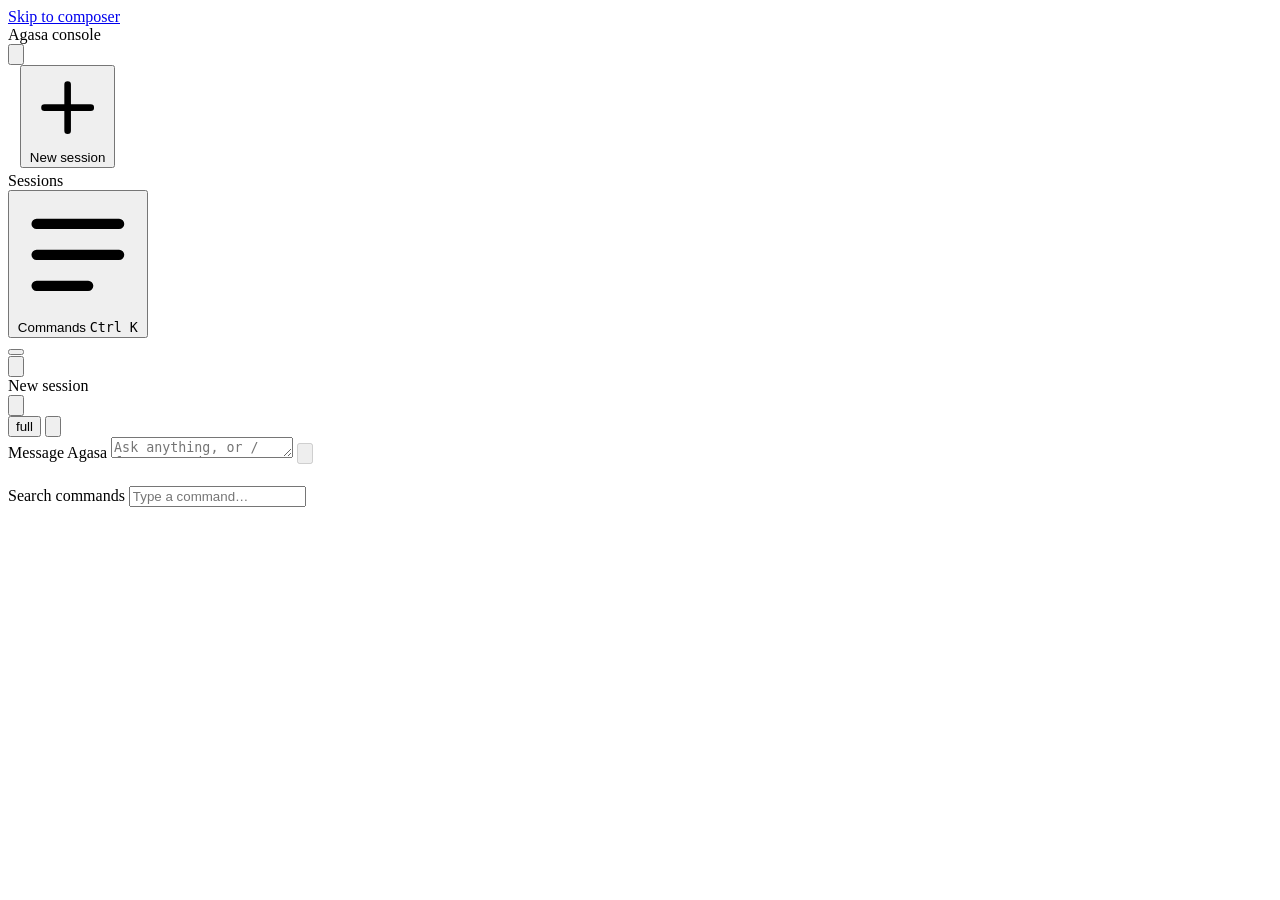
==== commit 8c056f5e: "Add tool-calling pipeline, view stage and manifest-driven registry Gemini can now drive the interfac" ====
--- a/public/index.html
+++ b/public/index.html
@@ -3,1257 +3,119 @@
 <head>
 <meta charset="UTF-8" />
 <meta name="viewport" content="width=device-width, initial-scale=1, viewport-fit=cover" />
-<meta name="theme-color" content="#04050a" />
+<meta name="theme-color" content="#07090b" />
 <title>Agasa</title>
-<link rel="icon" href="data:image/svg+xml,%3Csvg xmlns='http://www.w3.org/2000/svg' viewBox='0 0 32 32'%3E%3Cdefs%3E%3CradialGradient id='g' cx='38%25' cy='34%25'%3E%3Cstop offset='0' stop-color='%23d9c2ff'/%3E%3Cstop offset='.5' stop-color='%239c43fe'/%3E%3Cstop offset='1' stop-color='%234cc2e9'/%3E%3C/radialGradient%3E%3C/defs%3E%3Ccircle cx='16' cy='16' r='11' fill='url(%23g)'/%3E%3C/svg%3E" />
-<style>
-  :root{
-    --bg:      #04050a;
-    --ink:     #f0f1f7;
-    --ink-dim: #a8adc2;
-    --muted:   #6a7089;
-    --faint:   #464c63;
+<link rel="icon" href="data:image/svg+xml,%3Csvg xmlns='http://www.w3.org/2000/svg' viewBox='0 0 32 32'%3E%3Cdefs%3E%3CradialGradient id='g' cx='38%25' cy='34%25'%3E%3Cstop offset='0' stop-color='%23a9a8ff'/%3E%3Cstop offset='.55' stop-color='%237c7bff'/%3E%3Cstop offset='1' stop-color='%2346a98c'/%3E%3C/radialGradient%3E%3C/defs%3E%3Ccircle cx='16' cy='16' r='11' fill='url(%23g)'/%3E%3C/svg%3E" />
 
-    --violet:  #9c43fe;
-    --cyan:    #4cc2e9;
-    --indigo:  #6b4bff;
+<link rel="preconnect" href="https://fonts.googleapis.com" />
+<link rel="preconnect" href="https://fonts.gstatic.com" crossorigin />
+<link rel="stylesheet" href="https://fonts.googleapis.com/css2?family=IBM+Plex+Mono:wght@400;500;600&family=Literata:opsz,wght@7..72,300..650&display=swap" />
 
-    --line:    rgba(255,255,255,.08);
-    --line-hi: rgba(255,255,255,.18);
-    --glass:   rgba(255,255,255,.03);
-
-    --ball:   clamp(300px, 58vmin, 660px);
-    --ball-y: -14vh;
-    --bloom:  1;
-    --floor:  1;
-
-    --ease:  cubic-bezier(.19,1,.22,1);
-    --ease2: cubic-bezier(.4,0,.2,1);
-    --font:  "Segoe UI Variable Display","Segoe UI",ui-sans-serif,-apple-system,
-             BlinkMacSystemFont,Inter,Roboto,Helvetica,Arial,sans-serif;
-    --mono:  ui-monospace,"Cascadia Code","SF Mono",Menlo,Consolas,monospace;
-  }
-
-  *{ box-sizing:border-box; }
-  html,body{ height:100%; margin:0; padding:0; }
-  html{ background:var(--bg); }
-  body{
-    background:var(--bg); color:var(--ink);
-    font-family:var(--font); font-size:16px; line-height:1.6;
-    overflow:hidden; -webkit-font-smoothing:antialiased;
-  }
-
-  .layer{ position:fixed; inset:0; pointer-events:none; }
-
-  /* ── 0 · the room ─────────────────────────────────────────────
-     Warmth pooled at the centre, weight in the corners, so the ball
-     looks like it is lighting this rather than pasted onto it. */
-  .wash{
-    z-index:0;
-    background:
-      radial-gradient(100% 70% at 50% 36%, #101733 0%, #080b16 38%, #04050c 68%, var(--bg) 100%),
-      radial-gradient(46% 34% at 50% 38%, rgba(156,67,254,.16), transparent 74%),
-      radial-gradient(70% 34% at 50% 100%, rgba(76,194,233,.06), transparent 76%);
-  }
-
-  /* ── 1 · aurora horizon ─────────────────────────────────────── */
-  #aurora{
-    z-index:1; top:auto; height:38%; opacity:.26;
-    -webkit-mask-image:linear-gradient(to top, rgba(0,0,0,.9) 0%, rgba(0,0,0,.32) 34%, transparent 76%);
-            mask-image:linear-gradient(to top, rgba(0,0,0,.9) 0%, rgba(0,0,0,.32) 34%, transparent 76%);
-  }
-  #aurora canvas{ display:block; width:100%; height:100%; }
-
-  /* ── 2 · particle depth field ───────────────────────────────── */
-  #field{ z-index:2; }
-  #field canvas{ display:block; width:100%; height:100%; }
-
-  /* ── 3 · the glass ball, its bloom, and the floor it sits on ── */
-  .stage{
-    z-index:3; display:grid; place-items:center;
-    transform:translateY(var(--ball-y));
-    transition:transform 1.25s var(--ease);
-  }
-  .ball-wrap{
-    position:relative; width:var(--ball); height:var(--ball);
-    will-change:transform;
-    transition:width 1.25s var(--ease), height 1.25s var(--ease);
-  }
-
-  /* each bloom is a *ring*, not a disc — a filled core would fog the glass
-     and flatten the sphere. The clear middle is what gives it volume. */
-  .bloom{ position:absolute; border-radius:50%; opacity:var(--bloom);
-          transition:opacity 1s var(--ease); }
-  .bloom.b1{ inset:-10%; filter:blur(18px);
-    background:radial-gradient(circle, transparent 41%, rgba(190,140,255,.22) 50%, transparent 70%); }
-  .bloom.b2{ inset:-34%; filter:blur(52px);
-    background:radial-gradient(circle, transparent 30%, rgba(156,67,254,.20) 40%, transparent 72%); }
-  .bloom.b3{ inset:-74%; filter:blur(98px);
-    background:radial-gradient(circle, transparent 22%, rgba(107,75,255,.14) 37%, transparent 74%); }
-
-  #strands{ position:absolute; inset:0; display:block; width:100%; height:100%; }
-
-  /* the ball mirrored into an implied floor. Low-res on purpose — the blur
-     eats the pixels and it costs almost nothing per frame. */
-  #reflect{
-    position:absolute; left:0; top:100%; width:100%; height:56%;
-    display:block;
-    opacity:calc(.32 * var(--floor));
-    filter:blur(7px) saturate(120%);
-    -webkit-mask-image:linear-gradient(to bottom, rgba(0,0,0,.85), transparent 78%);
-            mask-image:linear-gradient(to bottom, rgba(0,0,0,.85), transparent 78%);
-    transition:opacity 1s var(--ease);
-  }
-  /* the dark pool it stands in, which is what actually sells "floor" */
-  .contact{
-    position:absolute; left:50%; top:100%;
-    width:120%; height:26%;
-    transform:translate(-50%,-32%);
-    background:radial-gradient(ellipse at center, rgba(120,90,255,.24), rgba(60,40,140,.08) 46%, transparent 72%);
-    filter:blur(26px);
-    opacity:calc(.85 * var(--floor));
-    transition:opacity 1s var(--ease);
-  }
-
-  /* ── 4 · film ───────────────────────────────────────────────── */
-  .grain{
-    z-index:4; opacity:.04; mix-blend-mode:overlay;
-    background-image:url("data:image/svg+xml,%3Csvg xmlns='http://www.w3.org/2000/svg' width='200' height='200'%3E%3Cfilter id='n'%3E%3CfeTurbulence type='fractalNoise' baseFrequency='.85' numOctaves='4' stitchTiles='stitch'/%3E%3C/filter%3E%3Crect width='100%25' height='100%25' filter='url(%23n)'/%3E%3C/svg%3E");
-  }
-  .vignette{
-    z-index:4;
-    background:radial-gradient(118% 88% at 50% 42%, transparent 30%, rgba(0,0,0,.82) 100%);
-  }
-
-  /* ── 5 · interface ──────────────────────────────────────────── */
-  .ui{
-    position:fixed; inset:0; z-index:5;
-    display:grid; grid-template-rows:auto minmax(0,1fr) auto;
-    padding:clamp(20px,3vw,34px);
-    padding-bottom:max(clamp(20px,3vw,34px), env(safe-area-inset-bottom));
-    pointer-events:none;
-  }
-  .ui > *{ pointer-events:auto; }
-
-  header{ display:flex; align-items:center; justify-content:space-between; gap:16px; }
-  .mark{
-    display:flex; align-items:center; gap:11px;
-    font-size:11px; font-weight:600; letter-spacing:.46em; text-transform:uppercase;
-    color:var(--ink-dim); user-select:none;
-  }
-  .mark .dot{
-    width:6px; height:6px; border-radius:50%;
-    background:linear-gradient(140deg, #d9c2ff, var(--violet) 55%, var(--cyan));
-    box-shadow:0 0 14px 3px rgba(156,67,254,.6);
-    animation:breathe 5s var(--ease2) infinite;
-  }
-  @keyframes breathe{ 0%,100%{opacity:.5; transform:scale(.8);} 50%{opacity:1; transform:scale(1.2);} }
-
-  .ghost{
-    appearance:none; border:1px solid var(--line); background:var(--glass);
-    color:var(--muted); font:inherit; font-size:10.5px;
-    letter-spacing:.2em; text-transform:uppercase;
-    padding:8px 16px; border-radius:999px; cursor:pointer;
-    backdrop-filter:blur(16px); -webkit-backdrop-filter:blur(16px);
-    transition:color .35s var(--ease2), border-color .35s var(--ease2),
-               background .35s var(--ease2), opacity .6s var(--ease);
-    opacity:0; pointer-events:none;
-  }
-  .ghost:hover{ color:var(--ink); border-color:var(--line-hi); background:rgba(255,255,255,.07); }
-  body.has-convo .ghost{ opacity:1; pointer-events:auto; }
-
-  .thread{
-    overflow-y:auto; overflow-x:hidden;
-    display:flex; flex-direction:column; gap:30px;
-    width:min(780px,100%); margin:0 auto;
-    padding:22vh 4px 30px;
-    scrollbar-width:none;
-    -webkit-mask-image:linear-gradient(to bottom, transparent 0, #000 17%, #000 100%);
-            mask-image:linear-gradient(to bottom, transparent 0, #000 17%, #000 100%);
-  }
-  .thread::-webkit-scrollbar{ display:none; }
-  /* eats the slack so a short exchange settles by the composer instead of
-     stranding itself under the ball; collapses once the thread overflows */
-  .thread::before{ content:''; margin-top:auto; }
-
-  .msg{ animation:rise .8s var(--ease) both; max-width:100%; }
-  @keyframes rise{ from{opacity:0; transform:translateY(16px);} to{opacity:1; transform:none;} }
-
-  .msg.user{ align-self:flex-end; max-width:min(76%,540px); }
-  .msg.user .body{
-    background:linear-gradient(170deg, rgba(156,67,254,.20), rgba(107,75,255,.10) 60%, rgba(255,255,255,.035));
-    border:1px solid rgba(156,67,254,.24);
-    border-radius:20px 20px 6px 20px;
-    padding:13px 19px; color:var(--ink);
-    backdrop-filter:blur(18px); -webkit-backdrop-filter:blur(18px);
-    box-shadow:0 10px 34px -14px rgba(90,40,190,.6);
-  }
-
-  .msg.bot .label{
-    display:flex; align-items:center; gap:9px;
-    font-size:10px; letter-spacing:.38em; text-transform:uppercase;
-    color:var(--faint); margin-bottom:11px;
-  }
-  .msg.bot .label::before{
-    content:''; width:5px; height:5px; border-radius:50%;
-    background:linear-gradient(140deg, var(--violet), var(--cyan));
-  }
-  .msg.bot .body{ color:var(--ink-dim); font-size:16.5px; }
-  .msg.bot .body strong{ color:var(--ink); font-weight:600; }
-  .msg.bot .body code{
-    font-family:var(--mono); font-size:.86em;
-    background:rgba(156,67,254,.14); border:1px solid rgba(156,67,254,.22);
-    padding:2px 7px; border-radius:6px; color:#dcc6ff;
-  }
-  .msg .body p{ margin:0 0 .9em; }
-  .msg .body p:last-child{ margin-bottom:0; }
-  .msg.err .body{ color:#ff9aa2; }
-
-  .caret{
-    display:inline-block; width:2px; height:1.05em; margin-left:2px;
-    vertical-align:-.16em; border-radius:1px;
-    background:linear-gradient(var(--violet), var(--cyan));
-    animation:blink 1.1s steps(2,start) infinite;
-  }
-  @keyframes blink{ 0%,100%{opacity:1;} 50%{opacity:0;} }
-
-  .dots{ display:inline-flex; gap:6px; padding:7px 0; }
-  .dots i{
-    width:6px; height:6px; border-radius:50%;
-    background:linear-gradient(140deg, var(--violet), var(--cyan));
-    opacity:.3; animation:blip 1.4s var(--ease2) infinite;
-  }
-  .dots i:nth-child(2){ animation-delay:.16s; }
-  .dots i:nth-child(3){ animation-delay:.32s; }
-  @keyframes blip{ 0%,60%,100%{opacity:.25; transform:translateY(0);} 30%{opacity:1; transform:translateY(-5px);} }
-
-  .dock{ width:min(780px,100%); margin:0 auto; }
-
-  .greet{
-    text-align:center; margin:0 0 20px;
-    font-size:clamp(17px,2.1vw,21px); font-weight:300; letter-spacing:-.01em;
-    color:var(--ink-dim);
-    transition:opacity .7s var(--ease), transform .7s var(--ease);
-  }
-  .greet b{
-    font-weight:500;
-    background:linear-gradient(100deg, #e3d4ff, var(--violet) 45%, var(--cyan));
-    -webkit-background-clip:text; background-clip:text; color:transparent;
-  }
-
-  .chips{
-    display:flex; flex-wrap:wrap; justify-content:center; gap:9px; margin:0 0 18px;
-    transition:opacity .7s var(--ease), transform .7s var(--ease);
-  }
-  .chips button{
-    appearance:none; font:inherit; font-size:13px; cursor:pointer;
-    color:var(--ink-dim);
-    border:1px solid var(--line); border-radius:999px;
-    background:rgba(255,255,255,.026); padding:9px 17px;
-    backdrop-filter:blur(18px); -webkit-backdrop-filter:blur(18px);
-    transition:color .3s var(--ease2), border-color .3s var(--ease2),
-               background .3s var(--ease2), transform .3s var(--ease2);
-  }
-  .chips button:hover{
-    color:var(--ink); border-color:rgba(156,67,254,.4);
-    background:rgba(156,67,254,.10); transform:translateY(-2px);
-  }
-
-  body.has-convo .greet, body.has-convo .chips,
-  body.typing   .greet, body.typing   .chips{
-    opacity:0; transform:translateY(10px); pointer-events:none;
-  }
-
-  .composer{
-    display:flex; align-items:flex-end; gap:12px;
-    padding:9px 9px 9px 24px;
-    border:1px solid var(--line); border-radius:30px;
-    background:rgba(8,10,18,.6);
-    backdrop-filter:blur(30px) saturate(150%);
-    -webkit-backdrop-filter:blur(30px) saturate(150%);
-    box-shadow:0 30px 70px -26px rgba(0,0,0,.9), inset 0 1px 0 rgba(255,255,255,.055);
-    transition:border-color .45s var(--ease2), box-shadow .45s var(--ease2);
-  }
-  .composer:focus-within{
-    border-color:rgba(156,67,254,.45);
-    box-shadow:0 30px 70px -26px rgba(0,0,0,.9),
-               0 0 0 5px rgba(156,67,254,.09),
-               0 0 34px -6px rgba(156,67,254,.4),
-               inset 0 1px 0 rgba(255,255,255,.08);
-  }
-
-  textarea{
-    flex:1; appearance:none; border:0; outline:0; resize:none;
-    background:transparent; color:var(--ink);
-    font:inherit; font-size:16px; line-height:1.55;
-    padding:13px 0; max-height:180px; scrollbar-width:none;
-  }
-  textarea::-webkit-scrollbar{ display:none; }
-  textarea::placeholder{ color:var(--muted); }
-
-  .send{
-    flex:0 0 auto; width:44px; height:44px; border-radius:50%;
-    display:grid; place-items:center;
-    border:1px solid var(--line); background:var(--glass); color:var(--muted);
-    cursor:pointer;
-    transition:transform .35s var(--ease2), background .35s var(--ease2),
-               color .35s var(--ease2), border-color .35s var(--ease2),
-               box-shadow .35s var(--ease2);
-  }
-  .send svg{ width:18px; height:18px; }
-  .send:disabled{ cursor:default; opacity:.45; }
-  .send.ready{
-    background:linear-gradient(150deg, #b96bff, var(--indigo) 52%, var(--cyan));
-    border-color:transparent; color:#fff; opacity:1;
-    box-shadow:0 8px 26px -6px rgba(156,67,254,.8);
-  }
-  .send.ready:hover{ transform:translateY(-2px) scale(1.06); }
-  .send.ready:active{ transform:scale(.94); }
-
-  .meter{
-    display:flex; justify-content:center; margin-top:14px;
-    font-family:var(--mono); font-size:10px; letter-spacing:.14em;
-    color:var(--faint); transition:opacity .5s var(--ease);
-  }
-  .meter:empty{ opacity:0; }
-
-  /* once there is a conversation the ball steps back and becomes presence */
-  body.has-convo{ --ball:clamp(150px,22vmin,250px); --ball-y:-31vh; --bloom:.5; --floor:.35; }
-
-  @media (max-width:680px){
-    :root{ --ball:clamp(240px, 64vmin, 400px); --ball-y:-16vh; }
-    body.has-convo{ --ball:clamp(104px,26vmin,150px); --ball-y:-33vh; }
-    .thread{ padding-top:19vh; gap:24px; }
-    .mark{ letter-spacing:.3em; }
-    .chips button{ font-size:12px; padding:8px 14px; }
-    .chips{ gap:7px; }
-  }
-  @media (max-width:420px){ .chips button:nth-child(n+3){ display:none; } }
-
-  @media (prefers-reduced-motion:reduce){
-    *{ animation-duration:.01ms !important; transition-duration:.01ms !important; }
-  }
-</style>
+<link rel="stylesheet" href="/styles/tokens.css" />
+<link rel="stylesheet" href="/styles/app.css" />
 </head>
 <body>
 
-<div class="layer wash"></div>
-<div class="layer" id="aurora"></div>
-<div class="layer" id="field"></div>
+<a class="skip" href="#composer">Skip to composer</a>
 
-<div class="layer stage">
-  <div class="ball-wrap" id="ballWrap">
-    <div class="bloom b3"></div>
-    <div class="bloom b2"></div>
-    <div class="bloom b1"></div>
-    <canvas id="strands"></canvas>
-    <canvas id="reflect" width="300" height="300"></canvas>
-    <div class="contact"></div>
+<div class="app">
+
+  <aside class="rail" id="rail" data-open="false" aria-label="Sessions">
+    <div class="rail__head">
+      <div class="brand">Agasa <span>console</span></div>
+      <button type="button" class="btn btn--ghost rail-toggle" id="railClose" aria-label="Close sessions">
+        <svg viewBox="0 0 24 24" fill="none" stroke="currentColor" stroke-width="2" stroke-linecap="round"><path d="M18 6 6 18M6 6l12 12"/></svg>
+      </button>
+    </div>
+
+    <div style="padding:0 12px 4px">
+      <button type="button" class="btn btn--wide" id="newSession">
+        <svg viewBox="0 0 24 24" fill="none" stroke="currentColor" stroke-width="2" stroke-linecap="round"><path d="M12 5v14M5 12h14"/></svg>
+        New session
+      </button>
+    </div>
+
+    <div class="rail__label" id="sessionsLabel">Sessions</div>
+    <div class="rail__scroll" id="sessions" role="list" aria-labelledby="sessionsLabel"></div>
+
+    <div class="rail__foot">
+      <button type="button" class="btn btn--wide btn--ghost" id="openPalette">
+        <svg viewBox="0 0 24 24" fill="none" stroke="currentColor" stroke-width="2" stroke-linecap="round" stroke-linejoin="round"><path d="M4 6h16M4 12h16M4 18h10"/></svg>
+        Commands <kbd id="paletteKey">Ctrl K</kbd>
+      </button>
+    </div>
+  </aside>
+
+  <button type="button" class="scrim-rail" id="railScrim" data-open="false" aria-label="Close sessions" tabindex="-1"></button>
+
+  <main class="main">
+    <div class="topbar">
+      <button type="button" class="btn btn--ghost rail-toggle" id="railOpen" aria-label="Open sessions" aria-controls="rail" aria-expanded="false">
+        <svg viewBox="0 0 24 24" fill="none" stroke="currentColor" stroke-width="2" stroke-linecap="round"><path d="M4 6h16M4 12h16M4 18h16"/></svg>
+      </button>
+      <div class="topbar__title" id="threadTitle">New session</div>
+      <button type="button" class="btn btn--ghost" id="themeToggle" aria-label="Switch theme">
+        <svg viewBox="0 0 24 24" fill="none" stroke="currentColor" stroke-width="1.8" stroke-linecap="round"><path d="M12 3a9 9 0 1 0 9 9 7 7 0 0 1-9-9Z"/></svg>
+      </button>
+    </div>
+
+    <div class="workspace" id="workspace">
+      <div class="thread" id="thread" role="log" aria-label="Conversation" aria-busy="false">
+        <div class="thread__inner" id="threadInner"></div>
+      </div>
+
+      <section class="stage" id="stage" data-mode="hidden" aria-label="View stage" aria-hidden="true">
+        <header class="stage__head">
+          <div class="stage__title"></div>
+          <button type="button" class="btn btn--ghost stage__mode" aria-label="Expand to full width">full</button>
+          <button type="button" class="btn btn--ghost stage__close" aria-label="Close the view stage">
+            <svg viewBox="0 0 24 24" fill="none" stroke="currentColor" stroke-width="2" stroke-linecap="round"><path d="M18 6 6 18M6 6l12 12"/></svg>
+          </button>
+        </header>
+        <div class="stage__body"></div>
+      </section>
+    </div>
+
+    <div class="dock">
+      <div class="slash" id="slash" data-open="false"></div>
+      <div class="dock__inner">
+        <div class="composer" id="composer">
+          <label class="sr-only" for="input">Message Agasa</label>
+          <textarea id="input" rows="1" placeholder="Ask anything, or / for commands"
+                    autocomplete="off" spellcheck="true"></textarea>
+          <button type="button" class="send" id="send" data-ready="false" disabled aria-label="Send message">
+            <svg viewBox="0 0 24 24" fill="none" stroke="currentColor" stroke-width="2" stroke-linecap="round" stroke-linejoin="round" id="sendIcon"><path d="M12 19V5M5 12l7-7 7 7"/></svg>
+          </button>
+        </div>
+        <div class="status" id="status">
+          <canvas class="status__orb" id="orb" width="18" height="18" aria-hidden="true"></canvas>
+        </div>
+      </div>
+    </div>
+  </main>
+</div>
+
+<div class="palette" id="palette" data-open="false" role="dialog" aria-modal="true" aria-label="Command palette">
+  <div class="palette__panel">
+    <div class="palette__field">
+      <label class="sr-only" for="paletteInput">Search commands</label>
+      <input id="paletteInput" type="text" placeholder="Type a command…" autocomplete="off" spellcheck="false" />
+    </div>
+    <div class="palette__list" role="listbox" aria-label="Commands"></div>
   </div>
 </div>
 
-<div class="layer grain"></div>
-<div class="layer vignette"></div>
-
-<div class="ui">
-  <header>
-    <div class="mark"><span class="dot"></span>Agasa</div>
-    <button class="ghost" id="clear" type="button">New</button>
-  </header>
-
-  <div class="thread" id="thread"></div>
-
-  <div class="dock">
-    <p class="greet" id="greet"></p>
-    <div class="chips" id="chips"></div>
-    <div class="composer">
-      <textarea id="input" rows="1" placeholder="Ask Agasa anything…"
-                autocomplete="off" spellcheck="true"></textarea>
-      <button class="send" id="send" type="button" disabled aria-label="Send">
-        <svg viewBox="0 0 24 24" fill="none" stroke="currentColor" stroke-width="2.2"
-             stroke-linecap="round" stroke-linejoin="round"><path d="M12 19V5M5 12l7-7 7 7"/></svg>
-      </button>
-    </div>
-    <div class="meter" id="meter"></div>
+<div class="dialog" id="dialog" data-open="false" role="dialog" aria-modal="true" aria-labelledby="dialogTitle">
+  <div class="dialog__panel">
+    <h2 class="dialog__title" id="dialogTitle"></h2>
+    <div class="dialog__body prose"></div>
+    <div class="dialog__foot"></div>
   </div>
 </div>
 
-<script>
-(() => {
-'use strict';
+<div class="toast" id="toast" data-show="false" role="status"></div>
+<p class="sr-only" id="announce" role="status" aria-live="polite"></p>
 
-const reduced = matchMedia('(prefers-reduced-motion: reduce)').matches;
-const coarse  = matchMedia('(pointer: coarse)').matches;
-const DPR = () => Math.min(window.devicePixelRatio || 1, 1.75);
-
-/* ══ gl helpers ═════════════════════════════════════════════════ */
-
-function compile(gl, type, src){
-  const s = gl.createShader(type);
-  gl.shaderSource(s, src); gl.compileShader(s);
-  if(!gl.getShaderParameter(s, gl.COMPILE_STATUS)) throw new Error(gl.getShaderInfoLog(s));
-  return s;
-}
-// position is always bound to slot 0 so one buffer setup serves every program
-function link(gl, v, f){
-  const p = gl.createProgram();
-  gl.attachShader(p, compile(gl, gl.VERTEX_SHADER, v));
-  gl.attachShader(p, compile(gl, gl.FRAGMENT_SHADER, f));
-  gl.bindAttribLocation(p, 0, 'position');
-  gl.linkProgram(p);
-  if(!gl.getProgramParameter(p, gl.LINK_STATUS)) throw new Error(gl.getProgramInfoLog(p));
-  return p;
-}
-function buf(gl, data){
-  const b = gl.createBuffer();
-  gl.bindBuffer(gl.ARRAY_BUFFER, b);
-  gl.bufferData(gl.ARRAY_BUFFER, data, gl.STATIC_DRAW);
-  return b;
-}
-function attr(gl, prog, name, b, size){
-  const loc = gl.getAttribLocation(prog, name);
-  if(loc < 0) return;
-  gl.bindBuffer(gl.ARRAY_BUFFER, b);
-  gl.enableVertexAttribArray(loc);
-  gl.vertexAttribPointer(loc, size, gl.FLOAT, false, 0, 0);
-}
-const hexRgb = hex => {
-  hex = hex.replace(/^#/,'');
-  if(hex.length === 3) hex = hex.split('').map(c => c+c).join('');
-  const n = parseInt(hex.slice(0,6),16);
-  return [((n>>16)&255)/255, ((n>>8)&255)/255, (n&255)/255];
-};
-
-/* fullscreen triangle — no seam down the middle like a quad has */
-const TRI_POS = new Float32Array([-1,-1, 3,-1, -1,3]);
-const TRI_UV  = new Float32Array([ 0, 0, 2, 0,  0,2]);
-
-/* ══ strands in glass ═══════════════════════════════════════════
-   ReactBits' Strands, ported off OGL. Two passes: the ribbons render
-   into an offscreen target, then a second shader reads that target
-   through a sphere — refracting near the rim, splitting into RGB
-   fringes, and adding fresnel plus a specular hit. That second pass
-   is the whole reason it reads as a solid object with an inside,
-   rather than a flat glow.
-   Kept on WebGL2 (GLSL 3.00) since the glass pass needs it.        */
-
-const S_VERT = `#version 300 es
-in vec2 position;
-void main(){ gl_Position = vec4(position, 0.0, 1.0); }
-`;
-
-const S_FRAG = `#version 300 es
-precision highp float;
-
-uniform float uTime;
-uniform vec2  uResolution;
-uniform vec3  uColors[8];
-uniform int   uColorCount;
-uniform int   uStrandCount;
-uniform float uSpeed;
-uniform float uAmplitude;
-uniform float uWaviness;
-uniform float uThickness;
-uniform float uGlow;
-uniform float uTaper;
-uniform float uSpread;
-uniform float uHueShift;
-uniform float uIntensity;
-uniform float uOpacity;
-uniform float uScale;
-uniform float uSaturation;
-
-out vec4 fragColor;
-const float PI = 3.14159265;
-
-vec3 spectrum(float t){
-  return 0.5 + 0.5 * cos(2.0 * PI * (t + vec3(0.00, 0.33, 0.67)));
-}
-vec3 samplePalette(float t){
-  t = fract(t);
-  float scaled = t * float(uColorCount);
-  int idx = int(floor(scaled));
-  float blend = fract(scaled);
-  int nextIdx = idx + 1;
-  if(nextIdx >= uColorCount) nextIdx = 0;
-  return mix(uColors[idx], uColors[nextIdx], blend);
-}
-vec3 strandColor(float t){
-  if(uColorCount > 0) return samplePalette(t);
-  return spectrum(t);
-}
-
-void main(){
-  vec2 uv = (gl_FragCoord.xy - 0.5 * uResolution) / uResolution.y;
-  uv /= max(uScale, 0.0001);
-
-  float e = 0.06 + uIntensity * 0.94;
-  float env = pow(max(cos(uv.x * PI * 1.3), 0.0), uTaper);
-
-  vec3 col = vec3(0.0);
-
-  for(int i = 0; i < 12; i++){
-    if(i >= uStrandCount) break;
-
-    float fi = float(i);
-    float ph = fi * 1.7 * uSpread;
-    float freq = (2.0 + fi * 0.35) * uWaviness;
-    float spd = 1.4 + fi * 1.2;
-
-    float tt = uTime * uSpeed;
-    float w = sin(uv.x * freq + tt * spd + ph) * 0.60
-            + sin(uv.x * freq * 1.1 - tt * spd * 0.7 + ph * 1.7) * 0.40;
-
-    float amp = (0.1 + 0.02 * e) * env * uAmplitude;
-    float y = w * amp;
-
-    float d = abs(uv.y - y);
-    float thick = (0.001 + 0.05 * e) * (0.35 + env) * uThickness;
-    float g = thick / (d + thick * 0.45);
-    g = g * g;
-
-    float h = fi / float(uStrandCount) + uv.x * 0.30 + uTime * 0.04 + uHueShift;
-    col += strandColor(h) * g * env;
-  }
-
-  col *= 0.45 + 0.7 * e;
-  col = 1.0 - exp(-col * uGlow);
-
-  float gray = dot(col, vec3(0.2126, 0.7152, 0.0722));
-  col = max(mix(vec3(gray), col, uSaturation), 0.0);
-
-  float lum = max(max(col.r, col.g), col.b);
-  float alpha = clamp(lum, 0.0, 1.0) * uOpacity;
-
-  fragColor = vec4(col * uOpacity, alpha);
-}
-`;
-
-const GLASS_FRAG = `#version 300 es
-precision highp float;
-
-uniform sampler2D uScene;
-uniform vec2  uResolution;
-uniform float uRadius;
-uniform float uRefraction;
-uniform float uDispersion;
-
-out vec4 fragColor;
-
-vec2 toUv(vec2 p){ return p * (uResolution.y / uResolution) + 0.5; }
-
-void main(){
-  vec2 p = (gl_FragCoord.xy - 0.5 * uResolution) / uResolution.y;
-  float d = length(p);
-  float r = uRadius;
-
-  float edge = fwidth(d) * 1.5;
-  float mask = 1.0 - smoothstep(r - edge, r + edge, d);
-  if(mask <= 0.0){ fragColor = vec4(0.0); return; }
-
-  // sphere height: 0 at the rim, 1 at the centre
-  float z = sqrt(max(r * r - d * d, 0.0)) / r;
-  float nd = d / r;
-
-  // refraction is confined to a narrow band near the rim; the rest stays clear
-  vec2 dir = d > 0.0 ? p / d : vec2(0.0);
-  float lens = smoothstep(0.85, 1.0, nd) * pow(nd, 6.0);
-  vec2 offset = -dir * lens * uRefraction * 0.15;
-  vec2 disp   = -dir * lens * uDispersion * 0.012;
-
-  vec3 light;
-  light.r = texture(uScene, toUv(p + offset - disp)).r;
-  light.g = texture(uScene, toUv(p + offset)).g;
-  light.b = texture(uScene, toUv(p + offset + disp)).b;
-
-  float fres = pow(1.0 - z, 3.0);
-  vec3 rim = vec3(1.0) * fres * 0.18;
-
-  vec2 lightDir = normalize(vec2(-0.55, 0.6));
-  float spec = pow(max(dot(p / max(r, 1e-4), lightDir), 0.0), 6.0);
-  spec *= smoothstep(r, r * 0.55, d);
-
-  vec3 emissive = light + rim + vec3(spec) * 0.4;
-  float emissiveA = clamp(max(max(emissive.r, emissive.g), emissive.b), 0.0, 1.0);
-
-  float bodyA = 0.05 + fres * 0.05;
-  float outA = emissiveA + bodyA * (1.0 - emissiveA);
-
-  fragColor = vec4(emissive * mask, outA * mask);
-}
-`;
-
-const PALETTE = ['#c9a5ff', '#9c43fe', '#6b4bff', '#4cc2e9'];
-
-// every value is a target the loop eases towards, so the ball never snaps
-// between states — it winds up and settles
-const ball = {
-  speed:.42,     speedT:.42,
-  intensity:.46, intensityT:.46,
-  glow:1.75,     glowT:1.75,
-  amplitude:2.4, amplitudeT:2.4,
-  hue:0,         hueT:0
-};
-
-function initStrands(){
-  const canvas = document.getElementById('strands');
-  const gl = canvas.getContext('webgl2',
-    { alpha:true, premultipliedAlpha:true, antialias:true, depth:false });
-  if(!gl) return null;
-
-  const progA = link(gl, S_VERT, S_FRAG);
-  const progB = link(gl, S_VERT, GLASS_FRAG);
-
-  const vao = gl.createVertexArray();
-  gl.bindVertexArray(vao);
-  gl.bindBuffer(gl.ARRAY_BUFFER, buf(gl, TRI_POS));
-  gl.enableVertexAttribArray(0);
-  gl.vertexAttribPointer(0, 2, gl.FLOAT, false, 0, 0);
-
-  gl.enable(gl.BLEND);
-  gl.blendFunc(gl.ONE, gl.ONE_MINUS_SRC_ALPHA);
-
-  const uA = k => gl.getUniformLocation(progA, k);
-  const uB = k => gl.getUniformLocation(progB, k);
-  const aTime = uA('uTime'), aRes = uA('uResolution'), aSpeed = uA('uSpeed'),
-        aAmp = uA('uAmplitude'), aGlow = uA('uGlow'), aInt = uA('uIntensity'),
-        aHue = uA('uHueShift');
-  const bRes = uB('uResolution');
-
-  // constants — set once
-  gl.useProgram(progA);
-  const flat = new Float32Array(24);
-  PALETTE.forEach((h, i) => flat.set(hexRgb(h), i * 3));
-  for(let i = PALETTE.length; i < 8; i++) flat.set(hexRgb(PALETTE[PALETTE.length-1]), i*3);
-  gl.uniform3fv(uA('uColors'), flat);
-  gl.uniform1i(uA('uColorCount'), PALETTE.length);
-  gl.uniform1i(uA('uStrandCount'), coarse ? 5 : 7);
-  gl.uniform1f(uA('uWaviness'), 1.3);
-  gl.uniform1f(uA('uThickness'), .42);   // filaments, not ribbons
-  gl.uniform1f(uA('uTaper'), 5);
-  gl.uniform1f(uA('uSpread'), 2.2);      // phase-separate them so they weave
-  gl.uniform1f(uA('uOpacity'), 1);
-  gl.uniform1f(uA('uScale'), 1.15);
-  gl.uniform1f(uA('uSaturation'), 1.5);
-
-  gl.useProgram(progB);
-  gl.uniform1i(uB('uScene'), 0);
-  gl.uniform1f(uB('uRadius'), .46);
-  gl.uniform1f(uB('uRefraction'), 1.15);
-  gl.uniform1f(uB('uDispersion'), 1.35);
-
-  // offscreen target the glass pass samples from
-  let tex = null, fbo = null;
-  function allocTarget(w, h){
-    if(tex) gl.deleteTexture(tex);
-    if(fbo) gl.deleteFramebuffer(fbo);
-    tex = gl.createTexture();
-    gl.bindTexture(gl.TEXTURE_2D, tex);
-    gl.texImage2D(gl.TEXTURE_2D, 0, gl.RGBA, w, h, 0, gl.RGBA, gl.UNSIGNED_BYTE, null);
-    gl.texParameteri(gl.TEXTURE_2D, gl.TEXTURE_MIN_FILTER, gl.LINEAR);
-    gl.texParameteri(gl.TEXTURE_2D, gl.TEXTURE_MAG_FILTER, gl.LINEAR);
-    gl.texParameteri(gl.TEXTURE_2D, gl.TEXTURE_WRAP_S, gl.CLAMP_TO_EDGE);
-    gl.texParameteri(gl.TEXTURE_2D, gl.TEXTURE_WRAP_T, gl.CLAMP_TO_EDGE);
-    fbo = gl.createFramebuffer();
-    gl.bindFramebuffer(gl.FRAMEBUFFER, fbo);
-    gl.framebufferTexture2D(gl.FRAMEBUFFER, gl.COLOR_ATTACHMENT0, gl.TEXTURE_2D, tex, 0);
-    gl.bindFramebuffer(gl.FRAMEBUFFER, null);
-  }
-
-  function resize(){
-    const r = canvas.getBoundingClientRect();
-    const w = Math.max(1, Math.round(r.width  * DPR()));
-    const h = Math.max(1, Math.round(r.height * DPR()));
-    if(canvas.width === w && canvas.height === h) return;
-    canvas.width = w; canvas.height = h;
-    allocTarget(w, h);
-    gl.useProgram(progA); gl.uniform2f(aRes, w, h);
-    gl.useProgram(progB); gl.uniform2f(bRes, w, h);
-  }
-
-  return {
-    canvas, resize,
-    draw(t){
-      resize();
-      gl.bindVertexArray(vao);
-
-      const k = reduced ? 1 : 0.05;
-      ball.speed     += (ball.speedT     - ball.speed)     * k;
-      ball.intensity += (ball.intensityT - ball.intensity) * k;
-      ball.glow      += (ball.glowT      - ball.glow)      * k;
-      ball.amplitude += (ball.amplitudeT - ball.amplitude) * k;
-      ball.hue       += (ball.hueT       - ball.hue)       * k;
-
-      // pass 1 — ribbons into the offscreen target
-      gl.useProgram(progA);
-      gl.uniform1f(aTime, t);
-      gl.uniform1f(aSpeed, ball.speed);
-      gl.uniform1f(aInt, ball.intensity);
-      gl.uniform1f(aGlow, ball.glow);
-      gl.uniform1f(aAmp, ball.amplitude);
-      gl.uniform1f(aHue, ball.hue);
-      gl.bindFramebuffer(gl.FRAMEBUFFER, fbo);
-      gl.viewport(0, 0, canvas.width, canvas.height);
-      gl.clearColor(0,0,0,0);
-      gl.clear(gl.COLOR_BUFFER_BIT);
-      gl.drawArrays(gl.TRIANGLES, 0, 3);
-
-      // pass 2 — read it back through the sphere
-      gl.bindFramebuffer(gl.FRAMEBUFFER, null);
-      gl.viewport(0, 0, canvas.width, canvas.height);
-      gl.clearColor(0,0,0,0);
-      gl.clear(gl.COLOR_BUFFER_BIT);
-      gl.useProgram(progB);
-      gl.activeTexture(gl.TEXTURE0);
-      gl.bindTexture(gl.TEXTURE_2D, tex);
-      gl.drawArrays(gl.TRIANGLES, 0, 3);
-    }
-  };
-}
-
-/* ══ reflection ═════════════════════════════════════════════════
-   Blit the ball into a small 2D canvas, upside down. CSS blurs and
-   fades it into a floor. One scaled drawImage per frame.           */
-
-function initReflection(src){
-  const c = document.getElementById('reflect');
-  const ctx = c.getContext('2d');
-  if(!ctx || !src) return null;
-  return {
-    draw(){
-      ctx.clearRect(0, 0, c.width, c.height);
-      ctx.save();
-      ctx.translate(0, c.height);
-      ctx.scale(1, -1);
-      ctx.drawImage(src.canvas, 0, 0, c.width, c.height);
-      ctx.restore();
-    }
-  };
-}
-
-/* ══ aurora ═════════════════════════════════════════════════════
-   ReactBits' Aurora, ported from WebGL2/OGL down to WebGL1 and flipped
-   to run along the bottom edge, so it reads as a horizon rather than a
-   curtain. Ramp hardcoded to the ball's own palette.                 */
-
-const AUR_VERT = `
-attribute vec2 position;
-void main(){ gl_Position = vec4(position, 0.0, 1.0); }
-`;
-
-const AUR_FRAG = `
-precision highp float;
-
-uniform float uTime;
-uniform float uAmplitude;
-uniform vec2  uResolution;
-uniform float uBlend;
-uniform vec3  uC0;
-uniform vec3  uC1;
-uniform vec3  uC2;
-
-vec3 permute(vec3 x){ return mod(((x * 34.0) + 1.0) * x, 289.0); }
-
-float snoise(vec2 v){
-  const vec4 C = vec4(0.211324865405187, 0.366025403784439,
-                     -0.577350269189626, 0.024390243902439);
-  vec2 i  = floor(v + dot(v, C.yy));
-  vec2 x0 = v - i + dot(i, C.xx);
-  vec2 i1 = (x0.x > x0.y) ? vec2(1.0, 0.0) : vec2(0.0, 1.0);
-  vec4 x12 = x0.xyxy + C.xxzz;
-  x12.xy -= i1;
-  i = mod(i, 289.0);
-  vec3 p = permute(permute(i.y + vec3(0.0, i1.y, 1.0)) + i.x + vec3(0.0, i1.x, 1.0));
-  vec3 m = max(0.5 - vec3(dot(x0,x0), dot(x12.xy,x12.xy), dot(x12.zw,x12.zw)), 0.0);
-  m = m*m; m = m*m;
-  vec3 x = 2.0 * fract(p * C.www) - 1.0;
-  vec3 h = abs(x) - 0.5;
-  vec3 ox = floor(x + 0.5);
-  vec3 a0 = x - ox;
-  m *= 1.79284291400159 - 0.85373472095314 * (a0*a0 + h*h);
-  vec3 g;
-  g.x  = a0.x  * x0.x  + h.x  * x0.y;
-  g.yz = a0.yz * x12.xz + h.yz * x12.yw;
-  return 130.0 * dot(m, g);
-}
-
-void main(){
-  vec2 uv = gl_FragCoord.xy / uResolution;
-  uv.y = 1.0 - uv.y;                 // flip: the band belongs at the bottom
-
-  vec3 ramp = uv.x < 0.5
-    ? mix(uC0, uC1, uv.x / 0.5)
-    : mix(uC1, uC2, (uv.x - 0.5) / 0.5);
-
-  float height = snoise(vec2(uv.x * 2.0 + uTime * 0.1, uTime * 0.25)) * 0.5 * uAmplitude;
-  height = exp(height);
-  height = (uv.y * 2.0 - height + 0.2);
-  float intensity = 0.6 * height;
-
-  float midPoint = 0.20;
-  float alpha = smoothstep(midPoint - uBlend * 0.5, midPoint + uBlend * 0.5, intensity);
-
-  gl_FragColor = vec4(intensity * ramp * alpha, alpha);
-}
-`;
-
-function initAurora(){
-  const host = document.getElementById('aurora');
-  const canvas = document.createElement('canvas');
-  host.appendChild(canvas);
-  const gl = canvas.getContext('webgl', { alpha:true, premultipliedAlpha:true, antialias:true });
-  if(!gl) return null;
-
-  const prog = link(gl, AUR_VERT, AUR_FRAG);
-  gl.useProgram(prog);
-  attr(gl, prog, 'position', buf(gl, TRI_POS), 2);
-
-  const u = k => gl.getUniformLocation(prog, k);
-  const uTime = u('uTime'), uRes = u('uResolution');
-
-  gl.uniform1f(u('uAmplitude'), 1.15);
-  gl.uniform1f(u('uBlend'), .62);
-  gl.uniform3fv(u('uC0'), hexRgb('#2a1670'));
-  gl.uniform3fv(u('uC1'), hexRgb('#9c43fe'));
-  gl.uniform3fv(u('uC2'), hexRgb('#2f8fd8'));
-
-  gl.enable(gl.BLEND);
-  gl.blendFunc(gl.ONE, gl.ONE_MINUS_SRC_ALPHA);
-
-  // half-res: it is a soft gradient behind a mask, nobody can tell
-  function resize(){
-    const w = Math.max(1, Math.round(host.clientWidth  * DPR() * .6));
-    const h = Math.max(1, Math.round(host.clientHeight * DPR() * .6));
-    if(canvas.width === w && canvas.height === h) return;
-    canvas.width = w; canvas.height = h;
-    gl.viewport(0,0,w,h);
-    gl.useProgram(prog);
-    gl.uniform2f(uRes, w, h);
-  }
-
-  return {
-    resize,
-    draw(t){
-      resize();
-      gl.useProgram(prog);
-      gl.uniform1f(uTime, t * 0.9);
-      gl.clearColor(0,0,0,0);
-      gl.clear(gl.COLOR_BUFFER_BIT);
-      gl.drawArrays(gl.TRIANGLES, 0, 3);
-    }
-  };
-}
-
-/* ══ particle field ═════════════════════════════════════════════
-   ReactBits' Particles. Real perspective projection — near points large,
-   far points dust — so pointer movement produces true parallax.        */
-
-const F_VERT = `
-attribute vec3 position;
-attribute vec4 random;
-attribute vec3 color;
-
-uniform mat4  modelMatrix;
-uniform mat4  viewMatrix;
-uniform mat4  projectionMatrix;
-uniform float uTime;
-uniform float uSpread;
-uniform float uBaseSize;
-uniform float uSizeRandomness;
-
-varying vec4 vRandom;
-varying vec3 vColor;
-
-void main(){
-  vRandom = random;
-  vColor  = color;
-
-  vec3 pos = position * uSpread;
-  pos.z *= 10.0;
-
-  vec4 mPos = modelMatrix * vec4(pos, 1.0);
-  float t = uTime;
-  mPos.x += sin(t * random.z + 6.28 * random.w) * mix(0.1, 1.5, random.x);
-  mPos.y += sin(t * random.y + 6.28 * random.x) * mix(0.1, 1.5, random.w);
-  mPos.z += sin(t * random.w + 6.28 * random.y) * mix(0.1, 1.5, random.z);
-
-  vec4 mvPos = viewMatrix * mPos;
-  gl_PointSize = (uBaseSize * (1.0 + uSizeRandomness * (random.x - 0.5))) / length(mvPos.xyz);
-  gl_Position  = projectionMatrix * mvPos;
-}
-`;
-
-const F_FRAG = `
-precision highp float;
-uniform float uTime;
-varying vec4 vRandom;
-varying vec3 vColor;
-void main(){
-  vec2 uv = gl_PointCoord.xy;
-  float d = length(uv - vec2(0.5));
-  float circle = smoothstep(0.5, 0.26, d) * 0.9;
-  gl_FragColor = vec4(vColor + 0.2 * sin(uv.yxx + uTime + vRandom.y * 6.28), circle);
-}
-`;
-
-/* just enough matrix maths to place a camera */
-const m4 = {
-  ident: () => new Float32Array([1,0,0,0, 0,1,0,0, 0,0,1,0, 0,0,0,1]),
-  mul(a, b, out){
-    for(let c = 0; c < 4; c++)
-      for(let r = 0; r < 4; r++){
-        let s = 0;
-        for(let k = 0; k < 4; k++) s += a[k*4+r] * b[c*4+k];
-        out[c*4+r] = s;
-      }
-    return out;
-  },
-  perspective(fovDeg, aspect, near, far){
-    const f = 1 / Math.tan(fovDeg * Math.PI / 360), nf = 1 / (near - far);
-    return new Float32Array([f/aspect,0,0,0, 0,f,0,0,
-                             0,0,(far+near)*nf,-1, 0,0,2*far*near*nf,0]);
-  },
-  translate(x,y,z){ const m = m4.ident(); m[12]=x; m[13]=y; m[14]=z; return m; },
-  rotX(a){ const c=Math.cos(a), s=Math.sin(a), m=m4.ident(); m[5]=c;m[6]=s;m[9]=-s;m[10]=c; return m; },
-  rotY(a){ const c=Math.cos(a), s=Math.sin(a), m=m4.ident(); m[0]=c;m[2]=-s;m[8]=s;m[10]=c; return m; },
-  rotZ(a){ const c=Math.cos(a), s=Math.sin(a), m=m4.ident(); m[0]=c;m[1]=s;m[4]=-s;m[5]=c; return m; }
-};
-
-const FIELD = {
-  count: coarse ? 240 : 460,
-  spread: 13, speed: 0.07, baseSize: 78, sizeRandomness: 1,
-  cameraDistance: 20, hoverFactor: 2.4,
-  colors: ['#ffffff','#ffffff','#e6dcff','#c9a5ff','#9c43fe','#4cc2e9','#8ea0ff']
-};
-
-function initField(){
-  const host = document.getElementById('field');
-  const canvas = document.createElement('canvas');
-  host.appendChild(canvas);
-  const gl = canvas.getContext('webgl', { alpha:true, depth:false, antialias:true });
-  if(!gl) return null;
-
-  const prog = link(gl, F_VERT, F_FRAG);
-  gl.useProgram(prog);
-
-  const n = FIELD.count;
-  const positions = new Float32Array(n*3);
-  const randoms   = new Float32Array(n*4);
-  const colors    = new Float32Array(n*3);
-
-  for(let i = 0; i < n; i++){
-    // rejection-sample a unit ball, cube-root the radius so points spread
-    // evenly through the volume instead of clumping at the centre
-    let x, y, z, len;
-    do {
-      x = Math.random()*2-1; y = Math.random()*2-1; z = Math.random()*2-1;
-      len = x*x + y*y + z*z;
-    } while(len > 1 || len === 0);
-    const r = Math.cbrt(Math.random());
-    positions.set([x*r, y*r, z*r], i*3);
-    randoms.set([Math.random(),Math.random(),Math.random(),Math.random()], i*4);
-    colors.set(hexRgb(FIELD.colors[(Math.random()*FIELD.colors.length)|0]), i*3);
-  }
-
-  attr(gl, prog, 'position', buf(gl, positions), 3);
-  attr(gl, prog, 'random',   buf(gl, randoms),   4);
-  attr(gl, prog, 'color',    buf(gl, colors),    3);
-
-  const u = k => gl.getUniformLocation(prog, k);
-  const uModel = u('modelMatrix'), uView = u('viewMatrix'), uProj = u('projectionMatrix'),
-        uTime = u('uTime'), uBaseSize = u('uBaseSize');
-
-  gl.uniform1f(u('uSpread'), FIELD.spread);
-  gl.uniform1f(u('uSizeRandomness'), FIELD.sizeRandomness);
-  gl.uniform1f(uBaseSize, FIELD.baseSize * DPR());
-  gl.uniformMatrix4fv(uView, false, m4.translate(0, 0, -FIELD.cameraDistance));
-
-  gl.enable(gl.BLEND);
-  gl.blendFunc(gl.SRC_ALPHA, gl.ONE_MINUS_SRC_ALPHA);
-
-  function resize(){
-    const w = Math.max(1, Math.round(host.clientWidth  * DPR()));
-    const h = Math.max(1, Math.round(host.clientHeight * DPR()));
-    if(canvas.width === w && canvas.height === h) return;
-    canvas.width = w; canvas.height = h;
-    gl.viewport(0,0,w,h);
-    gl.useProgram(prog);
-    gl.uniformMatrix4fv(uProj, false, m4.perspective(15, w/h, 0.1, 100));
-    gl.uniform1f(uBaseSize, FIELD.baseSize * DPR());
-  }
-
-  const rot = { x:0, y:0, z:0 };
-  const tmp = m4.ident(), model = m4.ident();
-  let elapsed = 0;
-
-  return {
-    resize,
-    draw(_t, dt, pointer){
-      resize();
-      gl.useProgram(prog);
-      elapsed += dt * FIELD.speed * 1000;
-      gl.uniform1f(uTime, elapsed * 0.001);
-
-      rot.x = Math.sin(elapsed * 0.0002) * 0.1;
-      rot.y = Math.cos(elapsed * 0.0005) * 0.15;
-      rot.z += 0.01 * FIELD.speed;
-
-      m4.mul(m4.rotY(rot.y), m4.rotX(rot.x), tmp);
-      m4.mul(tmp, m4.rotZ(rot.z), model);
-      // drift against the pointer — the ball holds still, and the disagreement
-      // between the two layers is what the eye reads as depth
-      model[12] = -pointer.x * FIELD.hoverFactor;
-      model[13] = -pointer.y * FIELD.hoverFactor;
-      gl.uniformMatrix4fv(uModel, false, model);
-
-      gl.clearColor(0,0,0,0);
-      gl.clear(gl.COLOR_BUFFER_BIT);
-      gl.drawArrays(gl.POINTS, 0, n);
-    }
-  };
-}
-
-/* ══ scene loop ═════════════════════════════════════════════════ */
-
-const aurora  = initAurora();
-const field   = initField();
-const core    = initStrands();
-const reflect = initReflection(core);
-const ballWrap = document.getElementById('ballWrap');
-
-const pointer = { x:0, y:0, tx:0, ty:0 };
-
-if(!coarse){
-  addEventListener('pointermove', e => {
-    pointer.tx = (e.clientX / innerWidth) * 2 - 1;
-    pointer.ty = -((e.clientY / innerHeight) * 2 - 1);
-  }, { passive:true });
-  addEventListener('pointerleave', () => { pointer.tx = 0; pointer.ty = 0; });
-}
-addEventListener('resize', () => {
-  aurora && aurora.resize(); field && field.resize(); core && core.resize();
-});
-
-let last = performance.now();
-function frame(now){
-  requestAnimationFrame(frame);
-  const dt = Math.min((now - last) / 1000, 0.05);
-  last = now;
-  const t = now * 0.001;
-
-  pointer.x += (pointer.tx - pointer.x) * 0.055;
-  pointer.y += (pointer.ty - pointer.y) * 0.055;
-
-  if(aurora)  aurora.draw(t);
-  if(field)   field.draw(t, dt, pointer);
-  if(core)    core.draw(t);
-  if(reflect) reflect.draw();
-
-  // tilt the ball against the field's drift and float it toward the viewer;
-  // the specular highlight is fixed in the shader, so turning the sphere
-  // under it is what makes the glass feel like an object you could hold
-  if(!coarse && !reduced){
-    ballWrap.style.transform =
-      `perspective(1500px) rotateY(${pointer.x * 7}deg) rotateX(${pointer.y * -7}deg) ` +
-      `translate3d(${pointer.x * 14}px, ${pointer.y * -14}px, 0)`;
-  }
-}
-requestAnimationFrame(frame);
-
-/* ══ chat ═══════════════════════════════════════════════════════ */
-
-const thread = document.getElementById('thread');
-const input  = document.getElementById('input');
-const send   = document.getElementById('send');
-const meter  = document.getElementById('meter');
-const clear  = document.getElementById('clear');
-const greet  = document.getElementById('greet');
-const chips  = document.getElementById('chips');
-
-const history = [];
-let busy = false;
-
-const hr = new Date().getHours();
-greet.innerHTML = `Good ${hr < 12 ? 'morning' : hr < 18 ? 'afternoon' : 'evening'}. <b>What can I do?</b>`;
-
-const PROMPTS = [
-  'Explain quantum entanglement simply',
-  'Plan my week around exam revision',
-  'Draft a message I keep putting off',
-  'Give me something to think about'
-];
-PROMPTS.forEach(p => {
-  const b = document.createElement('button');
-  b.type = 'button'; b.textContent = p;
-  b.addEventListener('click', () => {
-    input.value = p;
-    input.dispatchEvent(new Event('input', { bubbles:true }));
-    submit();
-  });
-  chips.appendChild(b);
-});
-
-const escapeHtml = s => s.replace(/[&<>"']/g, c =>
-  ({ '&':'&amp;','<':'&lt;','>':'&gt;','"':'&quot;',"'":'&#39;' }[c]));
-
-// deliberately tiny: bold, inline code, paragraphs. Anything heavier would
-// fight the typography rather than serve it.
-function render(text, caret){
-  return escapeHtml(text)
-    .replace(/`([^`\n]+)`/g, '<code>$1</code>')
-    .replace(/\*\*([^*\n]+)\*\*/g, '<strong>$1</strong>')
-    .split(/\n{2,}/)
-    .map(p => `<p>${p.replace(/\n/g, '<br>')}</p>`)
-    .join('')
-    .replace(/<\/p>$/, (caret ? '<span class="caret"></span>' : '') + '</p>');
-}
-
-function addMessage(role, html, cls){
-  const el = document.createElement('div');
-  el.className = `msg ${role}${cls ? ' ' + cls : ''}`;
-  el.innerHTML = role === 'bot'
-    ? `<div class="label">Agasa</div><div class="body">${html}</div>`
-    : `<div class="body">${html}</div>`;
-  thread.appendChild(el);
-  document.body.classList.add('has-convo');
-  scrollDown();
-  return el.querySelector('.body');
-}
-
-const scrollDown = () =>
-  requestAnimationFrame(() => { thread.scrollTop = thread.scrollHeight; });
-
-function setBusy(on){
-  busy = on;
-  // the ball is the loading indicator — the strands whip up while thinking
-  ball.speedT     = on ? 1.5  : .42;
-  ball.intensityT = on ? .72  : .46;
-  ball.glowT      = on ? 2.35 : 1.75;
-  ball.amplitudeT = on ? 3.4  : 2.4;
-  syncSend();
-}
-
-function syncSend(){
-  const ready = input.value.trim().length > 0 && !busy;
-  send.disabled = !ready;
-  send.classList.toggle('ready', ready);
-}
-
-function autoGrow(){
-  input.style.height = 'auto';
-  input.style.height = Math.min(input.scrollHeight, 180) + 'px';
-}
-
-input.addEventListener('input', () => {
-  autoGrow(); syncSend();
-  document.body.classList.toggle('typing', input.value.length > 0);
-  // the ball leans in as you type — it is listening before you hit send
-  if(!busy){
-    const lean = Math.min(input.value.length / 90, 1);
-    ball.speedT     = .42 + lean * .45;
-    ball.intensityT = .46 + lean * .14;
-    ball.amplitudeT = 2.4 + lean * .7;
-  }
-});
-
-input.addEventListener('keydown', e => {
-  if(e.key === 'Enter' && !e.shiftKey){ e.preventDefault(); submit(); }
-});
-send.addEventListener('click', submit);
-
-clear.addEventListener('click', () => {
-  history.length = 0;
-  thread.innerHTML = '';
-  document.body.classList.remove('has-convo');
-  input.focus();
-});
-
-function showUsage(used, limit){
-  if(used == null) return;
-  meter.textContent = `${used} / ${limit}`;
-}
-
-async function submit(){
-  const text = input.value.trim();
-  if(!text || busy) return;
-
-  addMessage('user', render(text));
-  input.value = ''; autoGrow();
-  document.body.classList.remove('typing');
-  setBusy(true);
-
-  const bodyEl = addMessage('bot', '<div class="dots"><i></i><i></i><i></i></div>');
-  let acc = '';
-
-  try{
-    const res = await fetch('/api/chat', {
-      method:'POST',
-      headers:{ 'content-type':'application/json' },
-      body: JSON.stringify({ message: text, history: history.slice(-20) })
-    });
-
-    showUsage(res.headers.get('x-usage-used'), res.headers.get('x-usage-limit'));
-
-    if(!res.ok || !res.body ||
-       !(res.headers.get('content-type') || '').includes('text/event-stream')){
-      let msg = 'Something went wrong reaching Gemini.';
-      try{
-        const j = await res.json();
-        if(j.error) msg = j.error + (j.detail ? ` — ${String(j.detail).slice(0,200)}` : '');
-      }catch{}
-      bodyEl.parentElement.classList.add('err');
-      bodyEl.innerHTML = render(msg);
-      setBusy(false);
-      return;
-    }
-
-    const reader = res.body.getReader();
-    const decoder = new TextDecoder();
-    let buffer = '';
-
-    for(;;){
-      const { value, done } = await reader.read();
-      if(done) break;
-      buffer += decoder.decode(value, { stream:true });
-
-      const lines = buffer.split('\n');
-      buffer = lines.pop();
-
-      for(const line of lines){
-        if(!line.startsWith('data:')) continue;
-        const payload = line.slice(5).trim();
-        if(!payload || payload === '[DONE]') continue;
-        try{
-          const parts = JSON.parse(payload)?.candidates?.[0]?.content?.parts;
-          if(!parts) continue;
-          const piece = parts.map(p => p.text || '').join('');
-          if(!piece) continue;
-          acc += piece;
-          bodyEl.innerHTML = render(acc, true);
-          scrollDown();
-        }catch{ /* partial frame — the next read completes it */ }
-      }
-    }
-
-    if(!acc){
-      bodyEl.innerHTML = render('(no response)');
-    }else{
-      bodyEl.innerHTML = render(acc);
-      history.push({ role:'user', text }, { role:'assistant', text: acc });
-    }
-  }catch{
-    bodyEl.parentElement.classList.add('err');
-    bodyEl.innerHTML = render('Network error — the request never landed.');
-  }finally{
-    setBusy(false);
-    scrollDown();
-  }
-}
-
-fetch('/api/usage').then(r => r.json()).then(u => showUsage(u.used, u.limit)).catch(() => {});
-syncSend();
-if(!coarse) input.focus();
-})();
-</script>
+<script type="module" src="/js/main.js"></script>
 </body>
 </html>
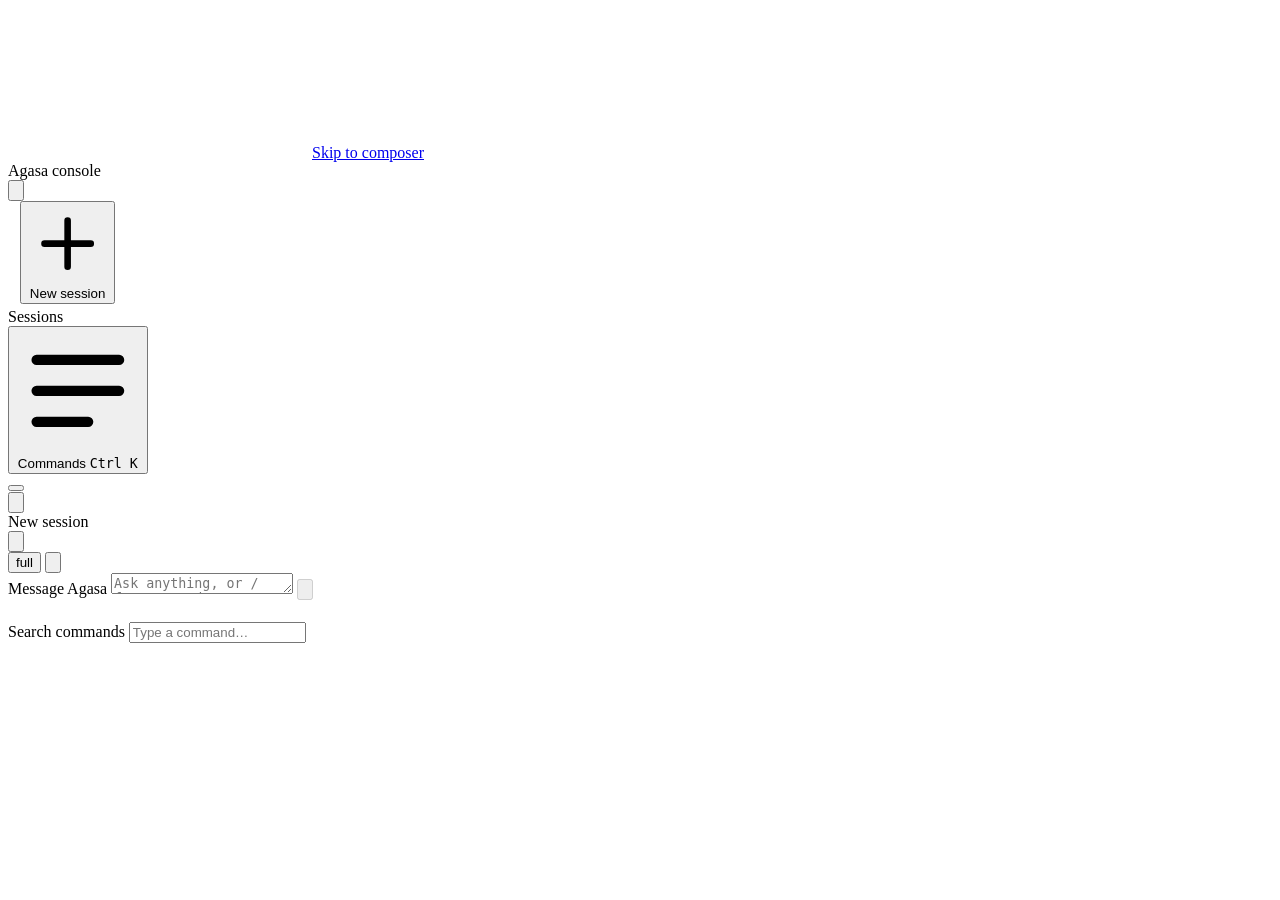
==== commit fbd164a9: "Sit the console on an ambient field that shows its own state There was one place to look for whether" ====
--- a/public/index.html
+++ b/public/index.html
@@ -3,7 +3,7 @@
 <head>
 <meta charset="UTF-8" />
 <meta name="viewport" content="width=device-width, initial-scale=1, viewport-fit=cover" />
-<meta name="theme-color" content="#07090b" />
+<meta name="theme-color" content="#080b10" />
 <title>Agasa</title>
 <link rel="icon" href="data:image/svg+xml,%3Csvg xmlns='http://www.w3.org/2000/svg' viewBox='0 0 32 32'%3E%3Cdefs%3E%3CradialGradient id='g' cx='38%25' cy='34%25'%3E%3Cstop offset='0' stop-color='%23a9a8ff'/%3E%3Cstop offset='.55' stop-color='%237c7bff'/%3E%3Cstop offset='1' stop-color='%2346a98c'/%3E%3C/radialGradient%3E%3C/defs%3E%3Ccircle cx='16' cy='16' r='11' fill='url(%23g)'/%3E%3C/svg%3E" />
 
@@ -15,6 +15,8 @@
 <link rel="stylesheet" href="/styles/app.css" />
 </head>
 <body>
+
+<canvas class="ambient" id="ambient" aria-hidden="true"></canvas>
 
 <a class="skip" href="#composer">Skip to composer</a>
 
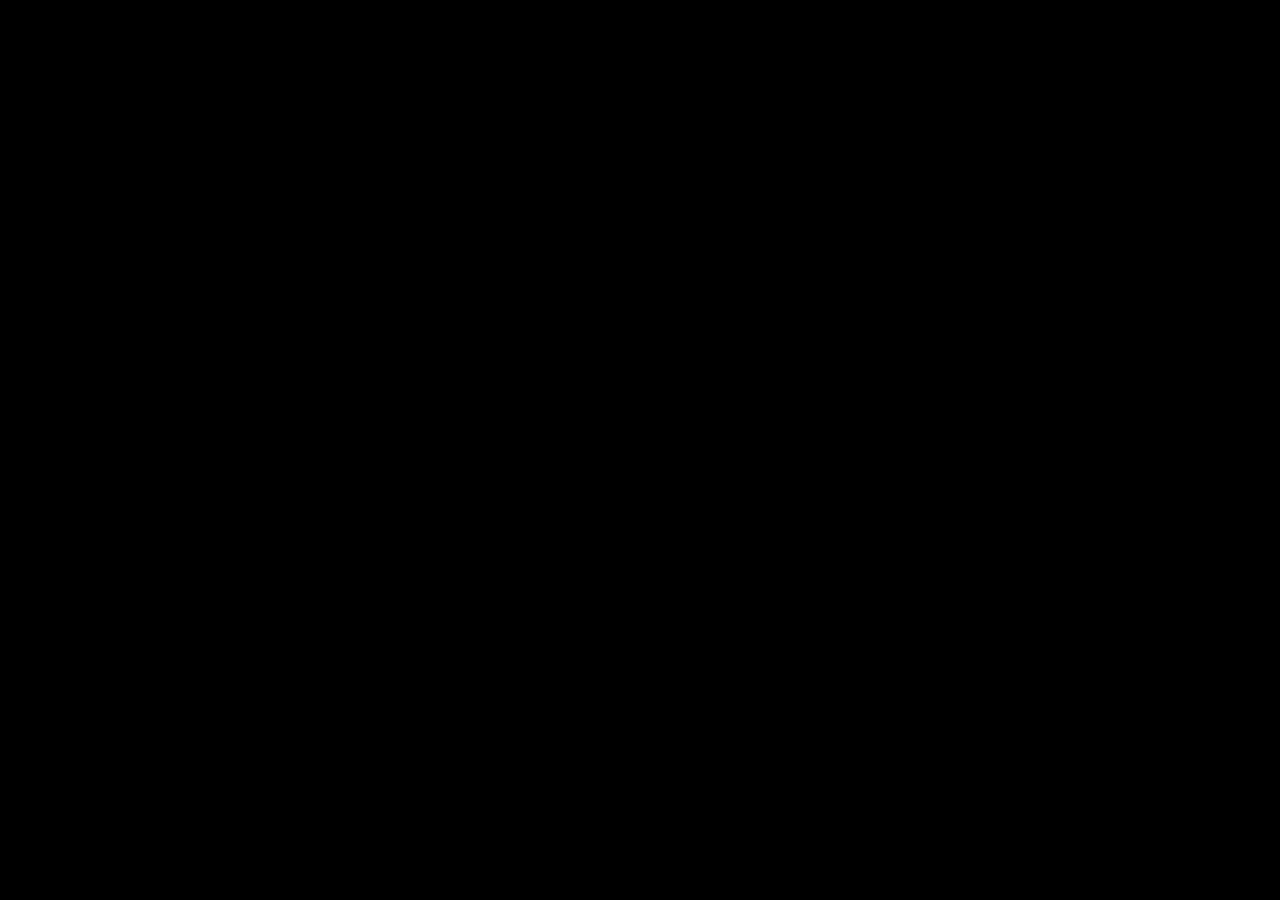
==== commit 2c5baa6a: "Strip the site back to the eye The console UI was built before the look was settled, and settling th" ====
--- a/public/index.html
+++ b/public/index.html
@@ -3,121 +3,59 @@
 <head>
 <meta charset="UTF-8" />
 <meta name="viewport" content="width=device-width, initial-scale=1, viewport-fit=cover" />
-<meta name="theme-color" content="#080b10" />
+<meta name="theme-color" content="#000000" />
 <title>Agasa</title>
-<link rel="icon" href="data:image/svg+xml,%3Csvg xmlns='http://www.w3.org/2000/svg' viewBox='0 0 32 32'%3E%3Cdefs%3E%3CradialGradient id='g' cx='38%25' cy='34%25'%3E%3Cstop offset='0' stop-color='%23a9a8ff'/%3E%3Cstop offset='.55' stop-color='%237c7bff'/%3E%3Cstop offset='1' stop-color='%2346a98c'/%3E%3C/radialGradient%3E%3C/defs%3E%3Ccircle cx='16' cy='16' r='11' fill='url(%23g)'/%3E%3C/svg%3E" />
+<link rel="icon" href="data:image/svg+xml,%3Csvg xmlns='http://www.w3.org/2000/svg' viewBox='0 0 32 32'%3E%3Ccircle cx='16' cy='16' r='11' fill='%23ffffff'/%3E%3C/svg%3E" />
 
-<link rel="preconnect" href="https://fonts.googleapis.com" />
-<link rel="preconnect" href="https://fonts.gstatic.com" crossorigin />
-<link rel="stylesheet" href="https://fonts.googleapis.com/css2?family=IBM+Plex+Mono:wght@400;500;600&family=Literata:opsz,wght@7..72,300..650&display=swap" />
+<style>
+  /* The page's black lives on the root only. A background on body as well
+     would paint over anything sitting at a negative z-index — which is
+     exactly where the eye is. */
+  html {
+    height: 100%;
+    background: #000000;
+  }
 
-<link rel="stylesheet" href="/styles/tokens.css" />
-<link rel="stylesheet" href="/styles/app.css" />
+  body {
+    height: 100%;
+    margin: 0;
+    overflow: hidden;
+    color: #ffffff;
+    font-family: ui-sans-serif, system-ui, sans-serif;
+  }
+
+  /* The eye is the page's ground, so it sits behind everything and takes
+     no pointer events; anything built on top just stacks above it. */
+  .backdrop {
+    position: fixed;
+    inset: 0;
+    z-index: -1;
+    display: block;
+    width: 100%;
+    height: 100%;
+    pointer-events: none;
+  }
+</style>
 </head>
 <body>
 
-<canvas class="ambient" id="ambient" aria-hidden="true"></canvas>
+<canvas class="backdrop" id="backdrop" aria-hidden="true"></canvas>
 
-<a class="skip" href="#composer">Skip to composer</a>
+<script type="module">
+  import { createEvilEye } from '/js/evil-eye.js';
 
-<div class="app">
-
-  <aside class="rail" id="rail" data-open="false" aria-label="Sessions">
-    <div class="rail__head">
-      <div class="brand">Agasa <span>console</span></div>
-      <button type="button" class="btn btn--ghost rail-toggle" id="railClose" aria-label="Close sessions">
-        <svg viewBox="0 0 24 24" fill="none" stroke="currentColor" stroke-width="2" stroke-linecap="round"><path d="M18 6 6 18M6 6l12 12"/></svg>
-      </button>
-    </div>
-
-    <div style="padding:0 12px 4px">
-      <button type="button" class="btn btn--wide" id="newSession">
-        <svg viewBox="0 0 24 24" fill="none" stroke="currentColor" stroke-width="2" stroke-linecap="round"><path d="M12 5v14M5 12h14"/></svg>
-        New session
-      </button>
-    </div>
-
-    <div class="rail__label" id="sessionsLabel">Sessions</div>
-    <div class="rail__scroll" id="sessions" role="list" aria-labelledby="sessionsLabel"></div>
-
-    <div class="rail__foot">
-      <button type="button" class="btn btn--wide btn--ghost" id="openPalette">
-        <svg viewBox="0 0 24 24" fill="none" stroke="currentColor" stroke-width="2" stroke-linecap="round" stroke-linejoin="round"><path d="M4 6h16M4 12h16M4 18h10"/></svg>
-        Commands <kbd id="paletteKey">Ctrl K</kbd>
-      </button>
-    </div>
-  </aside>
-
-  <button type="button" class="scrim-rail" id="railScrim" data-open="false" aria-label="Close sessions" tabindex="-1"></button>
-
-  <main class="main">
-    <div class="topbar">
-      <button type="button" class="btn btn--ghost rail-toggle" id="railOpen" aria-label="Open sessions" aria-controls="rail" aria-expanded="false">
-        <svg viewBox="0 0 24 24" fill="none" stroke="currentColor" stroke-width="2" stroke-linecap="round"><path d="M4 6h16M4 12h16M4 18h16"/></svg>
-      </button>
-      <div class="topbar__title" id="threadTitle">New session</div>
-      <button type="button" class="btn btn--ghost" id="themeToggle" aria-label="Switch theme">
-        <svg viewBox="0 0 24 24" fill="none" stroke="currentColor" stroke-width="1.8" stroke-linecap="round"><path d="M12 3a9 9 0 1 0 9 9 7 7 0 0 1-9-9Z"/></svg>
-      </button>
-    </div>
-
-    <div class="workspace" id="workspace">
-      <div class="thread" id="thread" role="log" aria-label="Conversation" aria-busy="false">
-        <div class="thread__inner" id="threadInner"></div>
-      </div>
-
-      <section class="stage" id="stage" data-mode="hidden" aria-label="View stage" aria-hidden="true">
-        <header class="stage__head">
-          <div class="stage__title"></div>
-          <button type="button" class="btn btn--ghost stage__mode" aria-label="Expand to full width">full</button>
-          <button type="button" class="btn btn--ghost stage__close" aria-label="Close the view stage">
-            <svg viewBox="0 0 24 24" fill="none" stroke="currentColor" stroke-width="2" stroke-linecap="round"><path d="M18 6 6 18M6 6l12 12"/></svg>
-          </button>
-        </header>
-        <div class="stage__body"></div>
-      </section>
-    </div>
-
-    <div class="dock">
-      <div class="slash" id="slash" data-open="false"></div>
-      <div class="dock__inner">
-        <div class="composer" id="composer">
-          <label class="sr-only" for="input">Message Agasa</label>
-          <textarea id="input" rows="1" placeholder="Ask anything, or / for commands"
-                    autocomplete="off" spellcheck="true"></textarea>
-          <button type="button" class="send" id="send" data-ready="false" disabled aria-label="Send message">
-            <svg viewBox="0 0 24 24" fill="none" stroke="currentColor" stroke-width="2" stroke-linecap="round" stroke-linejoin="round" id="sendIcon"><path d="M12 19V5M5 12l7-7 7 7"/></svg>
-          </button>
-        </div>
-        <div class="status" id="status">
-          <canvas class="status__orb" id="orb" width="18" height="18" aria-hidden="true"></canvas>
-        </div>
-      </div>
-    </div>
-  </main>
-</div>
-
-<div class="palette" id="palette" data-open="false" role="dialog" aria-modal="true" aria-label="Command palette">
-  <div class="palette__panel">
-    <div class="palette__field">
-      <label class="sr-only" for="paletteInput">Search commands</label>
-      <input id="paletteInput" type="text" placeholder="Type a command…" autocomplete="off" spellcheck="false" />
-    </div>
-    <div class="palette__list" role="listbox" aria-label="Commands"></div>
-  </div>
-</div>
-
-<div class="dialog" id="dialog" data-open="false" role="dialog" aria-modal="true" aria-labelledby="dialogTitle">
-  <div class="dialog__panel">
-    <h2 class="dialog__title" id="dialogTitle"></h2>
-    <div class="dialog__body prose"></div>
-    <div class="dialog__foot"></div>
-  </div>
-</div>
-
-<div class="toast" id="toast" data-show="false" role="status"></div>
-<p class="sr-only" id="announce" role="status" aria-live="polite"></p>
-
-<script type="module" src="/js/main.js"></script>
+  createEvilEye(document.getElementById('backdrop'), {
+    eyeColor: '#ffffff',
+    intensity: 1.1,
+    pupilSize: 0.1,
+    irisWidth: 0.7,
+    glowIntensity: 0.2,
+    scale: 0.6,
+    noiseScale: 1.3,
+    pupilFollow: 0,
+    flameSpeed: 0.7,
+    backgroundColor: '#000000',
+  });
+</script>
 </body>
 </html>
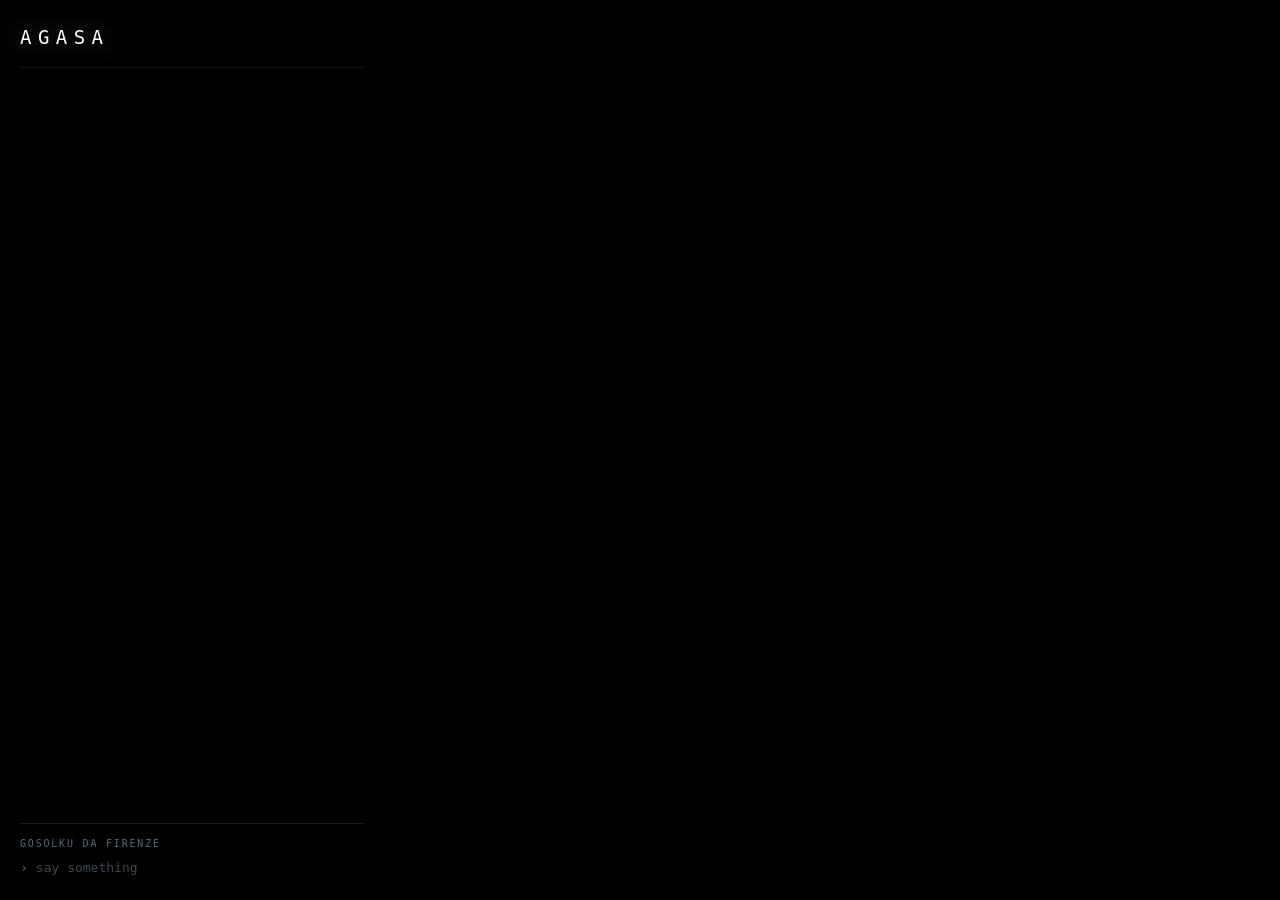
==== commit 633ed022: "Give the eye something to talk to A terminal down the left: a log of turns, a prompt, and nothing el" ====
--- a/public/index.html
+++ b/public/index.html
@@ -20,12 +20,10 @@
     height: 100%;
     margin: 0;
     overflow: hidden;
-    color: #ffffff;
-    font-family: ui-sans-serif, system-ui, sans-serif;
-  }
-
-  /* The eye is the page's ground, so it sits behind everything and takes
-     no pointer events; anything built on top just stacks above it. */
+    color: #e8ecf0;
+    font: 13px/1.65 ui-monospace, "SF Mono", "Cascadia Mono", Consolas, monospace;
+  }
+
   .backdrop {
     position: fixed;
     inset: 0;
@@ -35,27 +33,181 @@
     height: 100%;
     pointer-events: none;
   }
+
+  /* The terminal keeps to the left; the eye is offset right by half this
+     width in js, which lands it in the middle of what is left over. */
+  .term {
+    position: fixed;
+    left: 0;
+    top: 0;
+    bottom: 0;
+    width: clamp(300px, 30vw, 430px);
+    display: flex;
+    flex-direction: column;
+    gap: 14px;
+    padding: 22px 20px;
+    box-sizing: border-box;
+    /* Just enough shade to hold the text where the eye's glow reaches. */
+    background: linear-gradient(to right, rgba(0, 0, 0, 0.82) 60%, rgba(0, 0, 0, 0));
+  }
+
+  .term__head {
+    display: flex;
+    justify-content: space-between;
+    align-items: baseline;
+    gap: 12px;
+    padding-bottom: 14px;
+    border-bottom: 1px solid rgba(255, 255, 255, 0.10);
+  }
+
+  .wordmark {
+    font-size: 19px;
+    font-weight: 500;
+    letter-spacing: 0.34em;
+    text-transform: uppercase;
+    color: #ffffff;
+    text-shadow: 0 0 22px rgba(255, 255, 255, 0.35);
+  }
+
+  .meter {
+    font-size: 10px;
+    letter-spacing: 0.16em;
+    text-transform: uppercase;
+    color: #5c6672;
+  }
+
+  /* Who is speaking, above what they said. Inline prefixes would eat a third
+     of a column this narrow. */
+  .who {
+    display: block;
+    font-size: 10px;
+    letter-spacing: 0.18em;
+    text-transform: uppercase;
+    margin-bottom: 4px;
+  }
+
+  .term__log {
+    flex: 1;
+    min-height: 0;
+    overflow-y: auto;
+    overscroll-behavior: contain;
+    scrollbar-width: thin;
+    scrollbar-color: #2a3038 transparent;
+  }
+
+  .line {
+    margin: 0 0 16px;
+    white-space: pre-wrap;
+    overflow-wrap: anywhere;
+  }
+
+  .line[data-kind="user"] { color: #ffffff; }
+  .line[data-kind="user"] .who { color: #5c6672; }
+  .line[data-kind="agent"] { color: #b3bcc6; }
+  .line[data-kind="agent"] .who { color: #ffffff; }
+  .line[data-kind="error"] { color: #f85149; }
+  .line[data-kind="note"] { color: #5c6672; }
+
+  /* A block that blinks while the answer is still arriving. */
+  .caret {
+    display: inline-block;
+    width: 0.55em;
+    height: 1em;
+    margin-left: 1px;
+    vertical-align: text-bottom;
+    background: #e8ecf0;
+    animation: blink 1.1s steps(2, start) infinite;
+  }
+
+  @keyframes blink { 50% { opacity: 0; } }
+
+  .term__prompt {
+    border-top: 1px solid rgba(255, 255, 255, 0.10);
+    padding-top: 12px;
+  }
+
+  .term__prompt .who { color: #5c6672; }
+
+  .term__field {
+    display: flex;
+    align-items: baseline;
+    gap: 8px;
+  }
+
+  .term__field::before {
+    content: "\203A";
+    color: #5c6672;
+  }
+
+  .term__prompt input {
+    flex: 1;
+    min-width: 0;
+    font: inherit;
+    color: #ffffff;
+    background: none;
+    border: 0;
+    padding: 0;
+    caret-color: #ffffff;
+  }
+
+  .term__prompt input:focus { outline: none; }
+  .term__prompt input::placeholder { color: #3f4753; }
+
+  /* While a turn is in flight the prompt is inert, and says so quietly. */
+  .term[data-busy="true"] .term__prompt { opacity: 0.45; }
+
+  @media (prefers-reduced-motion: reduce) {
+    .caret { animation: none; }
+  }
+
+  /* Narrow screens have no room beside the terminal, so it takes the width
+     and the eye returns to the middle, behind it. */
+  @media (max-width: 720px) {
+    .term {
+      width: 100%;
+      background: rgba(0, 0, 0, 0.72);
+    }
+  }
 </style>
 </head>
 <body>
 
 <canvas class="backdrop" id="backdrop" aria-hidden="true"></canvas>
 
+<section class="term" id="term" data-busy="false" aria-label="Agasa">
+  <div class="term__head">
+    <span class="wordmark">Agasa</span>
+    <span class="meter" data-meter></span>
+  </div>
+
+  <div class="term__log" data-log role="log" aria-live="polite" aria-atomic="false"></div>
+
+  <form class="term__prompt" autocomplete="off">
+    <label class="who" for="prompt">Gosolku Da Firenze</label>
+    <div class="term__field">
+      <input id="prompt" type="text" placeholder="say something" spellcheck="false" autofocus />
+    </div>
+  </form>
+</section>
+
 <script type="module">
   import { createEvilEye } from '/js/evil-eye.js';
+  import { createTerminal } from '/js/terminal.js';
+
+  const term = document.getElementById('term');
 
   createEvilEye(document.getElementById('backdrop'), {
-    eyeColor: '#ffffff',
-    intensity: 1.1,
-    pupilSize: 0.1,
-    irisWidth: 0.7,
-    glowIntensity: 0.2,
-    scale: 0.6,
-    noiseScale: 1.3,
-    pupilFollow: 0,
-    flameSpeed: 0.7,
-    backgroundColor: '#000000',
+    scale: 0.5,
+    // Half the terminal's width puts the eye in the middle of the space the
+    // terminal leaves; below the breakpoint the terminal covers everything,
+    // so it goes back to the middle of the window.
+    offset: () => ({
+      x: innerWidth > 720 ? term.offsetWidth / 2 : 0,
+      y: 0,
+    }),
   });
+
+  createTerminal(term, { user: 'Gosolku Da Firenze', agent: 'Agasa' }).focus();
 </script>
 </body>
 </html>
